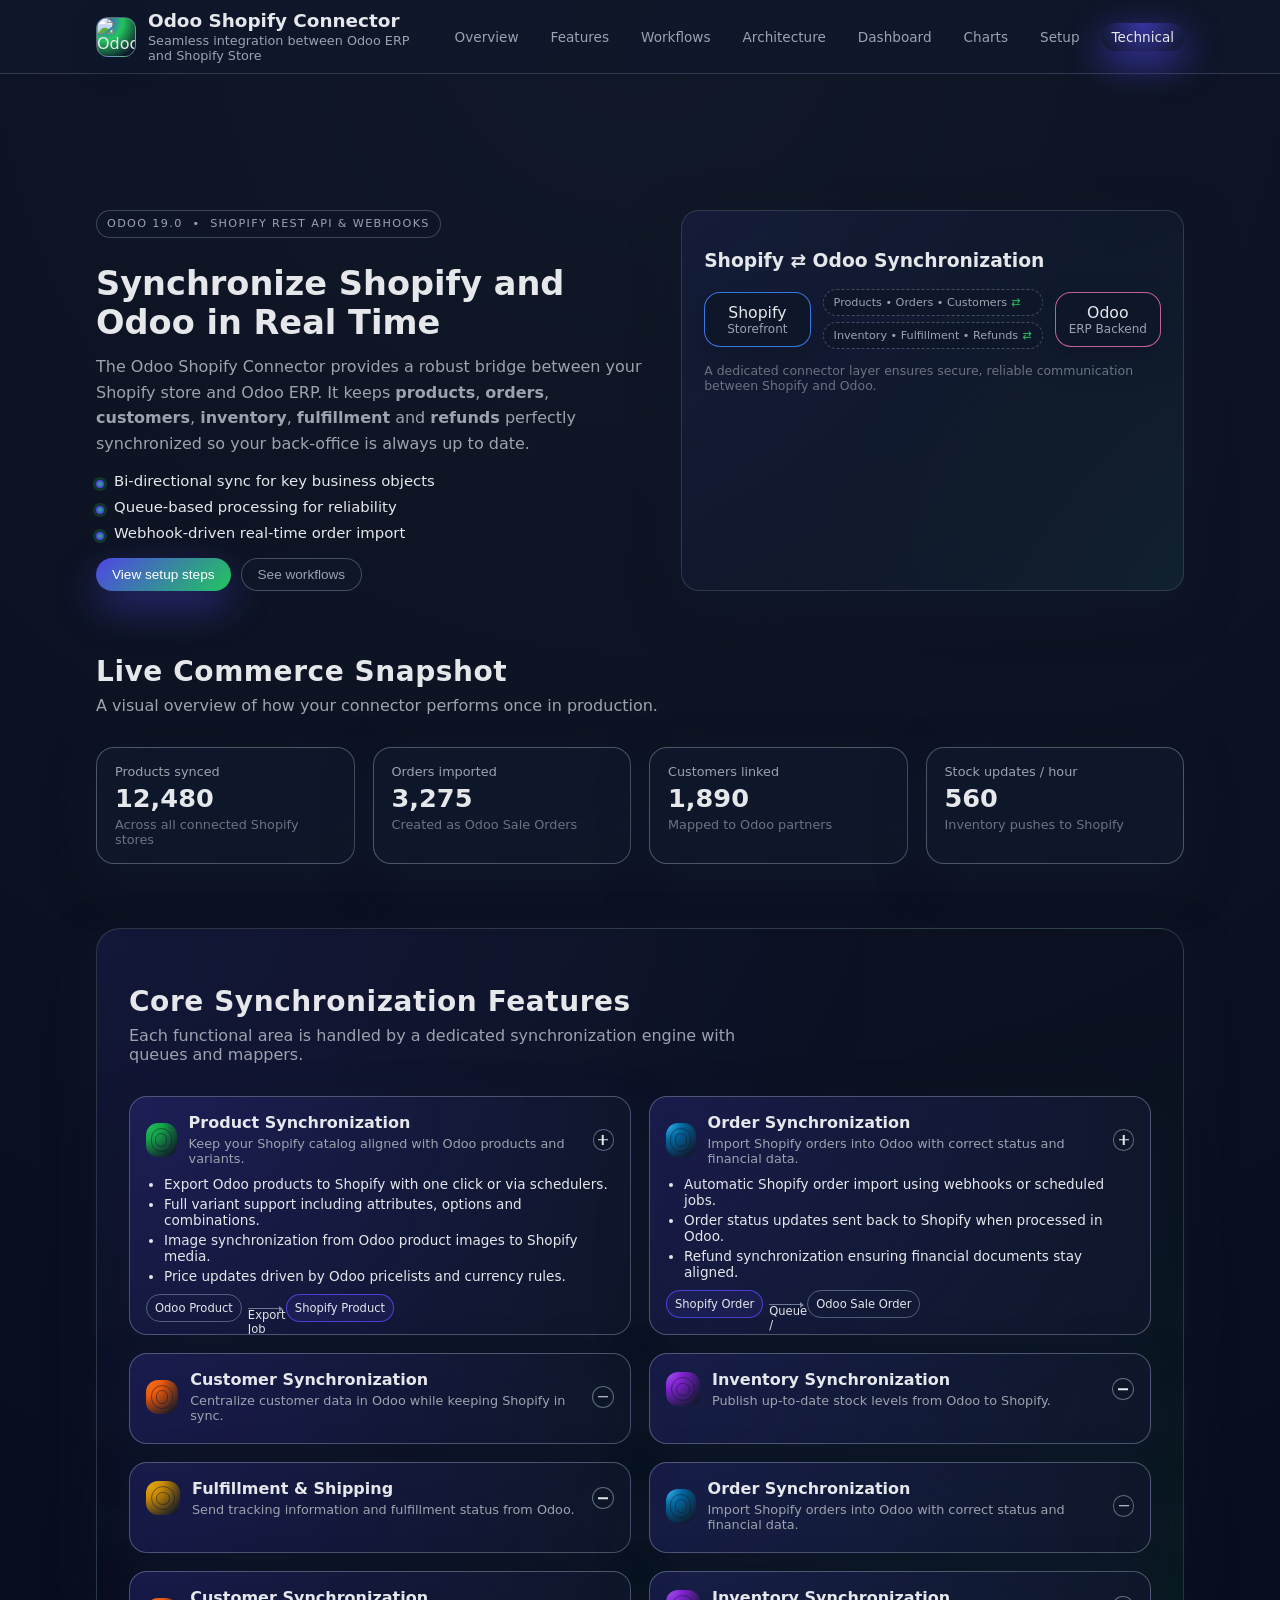
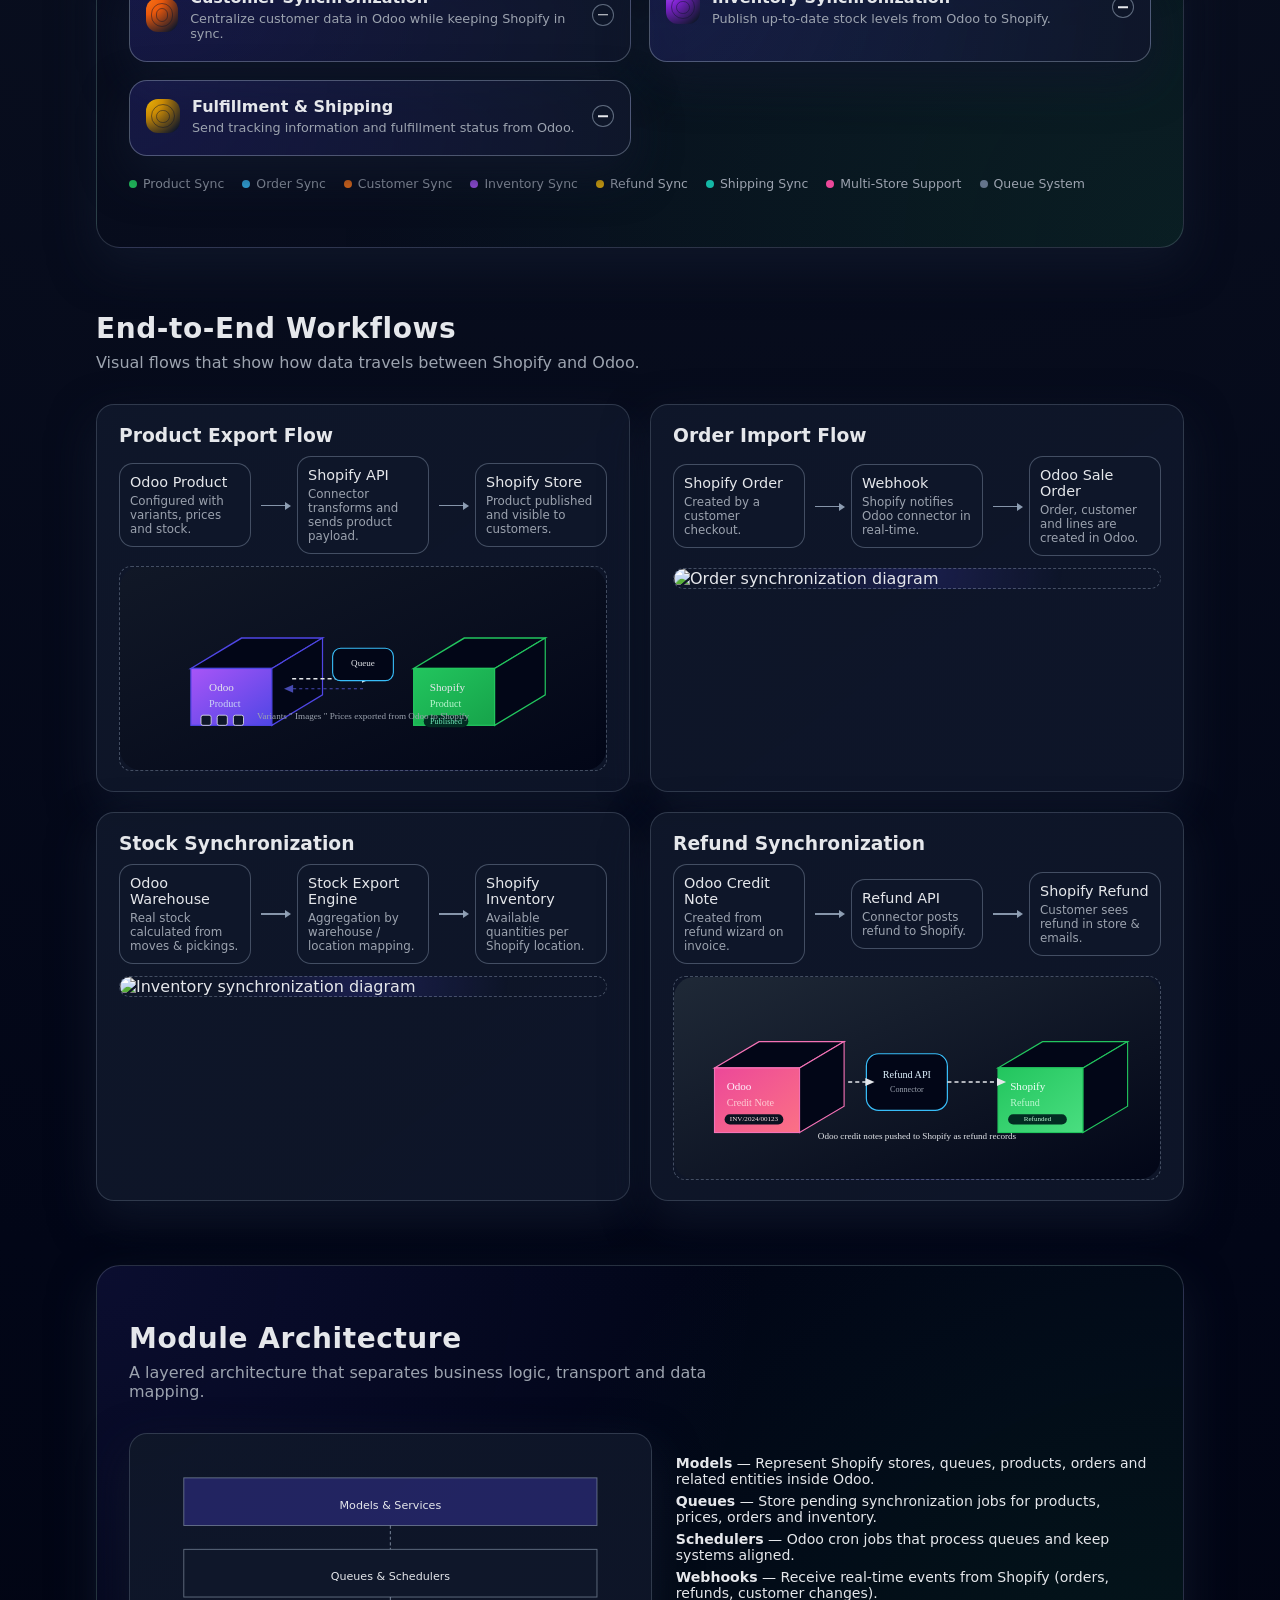
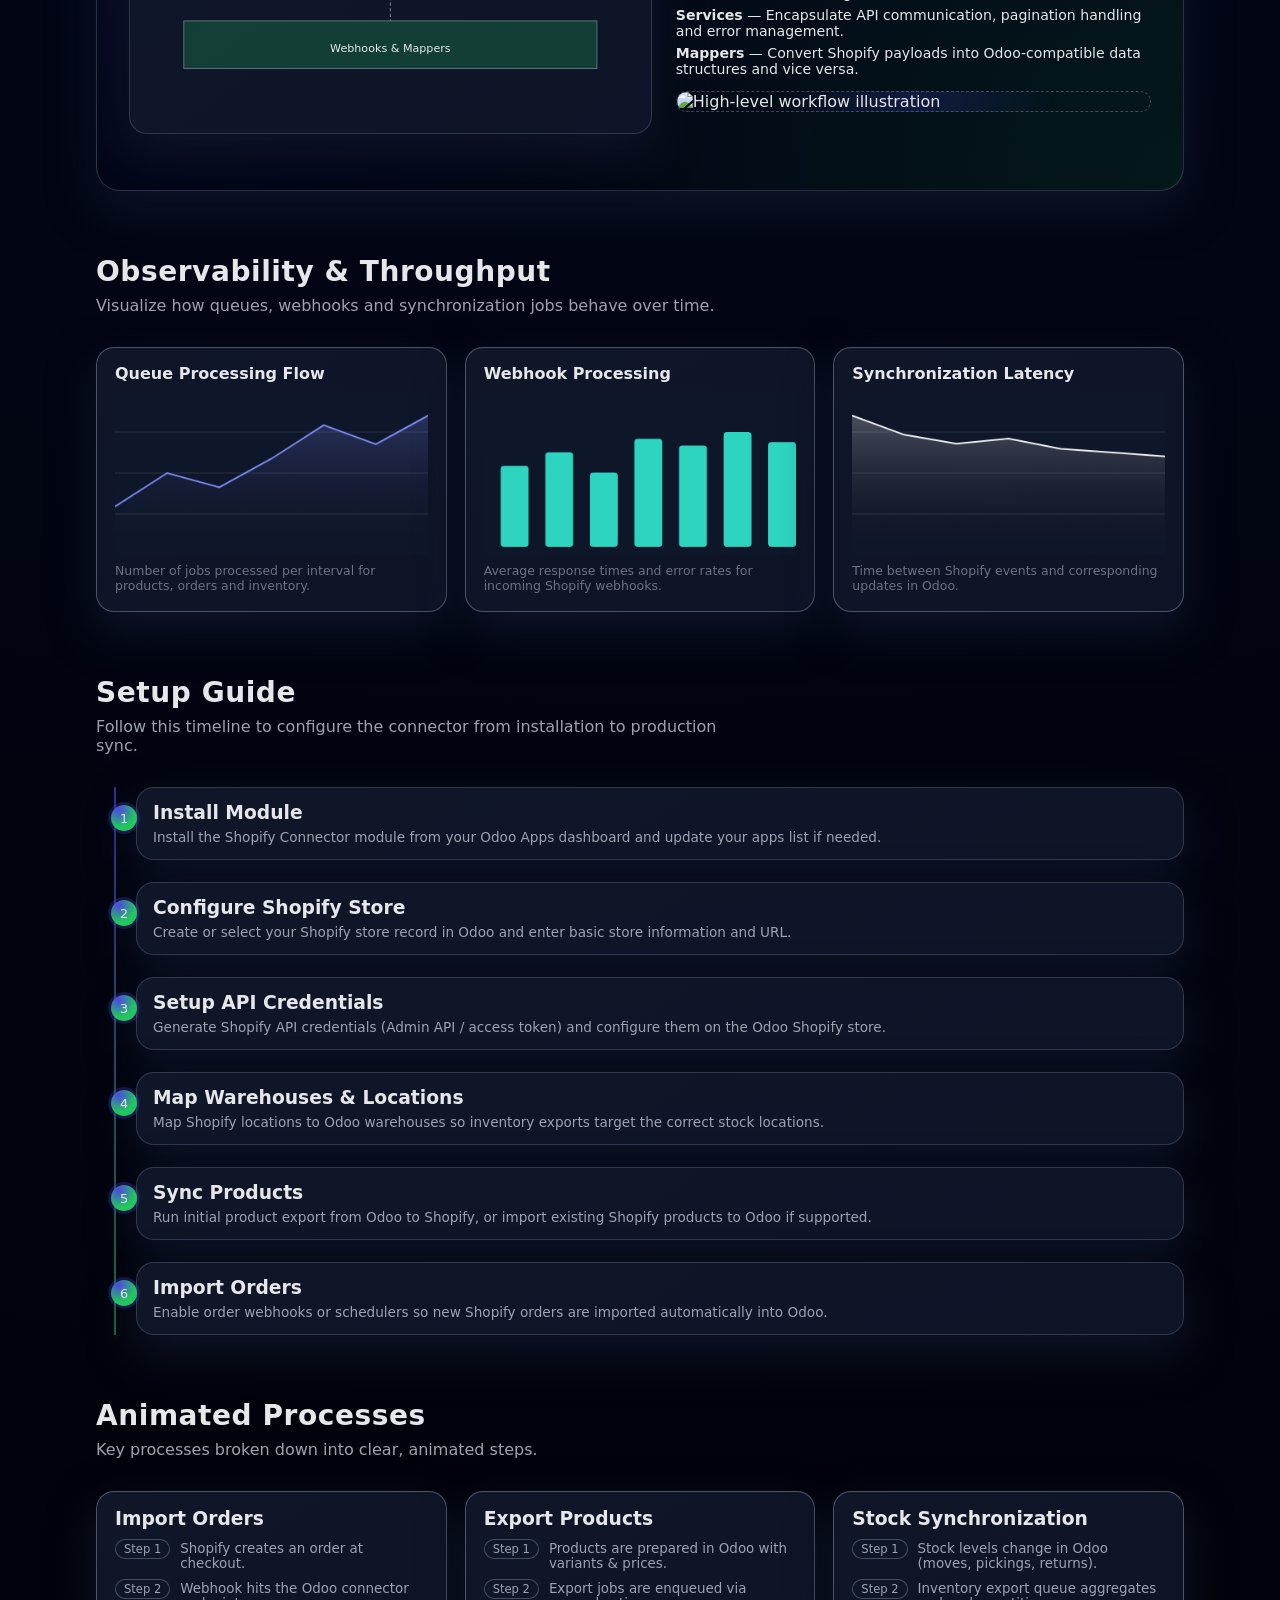
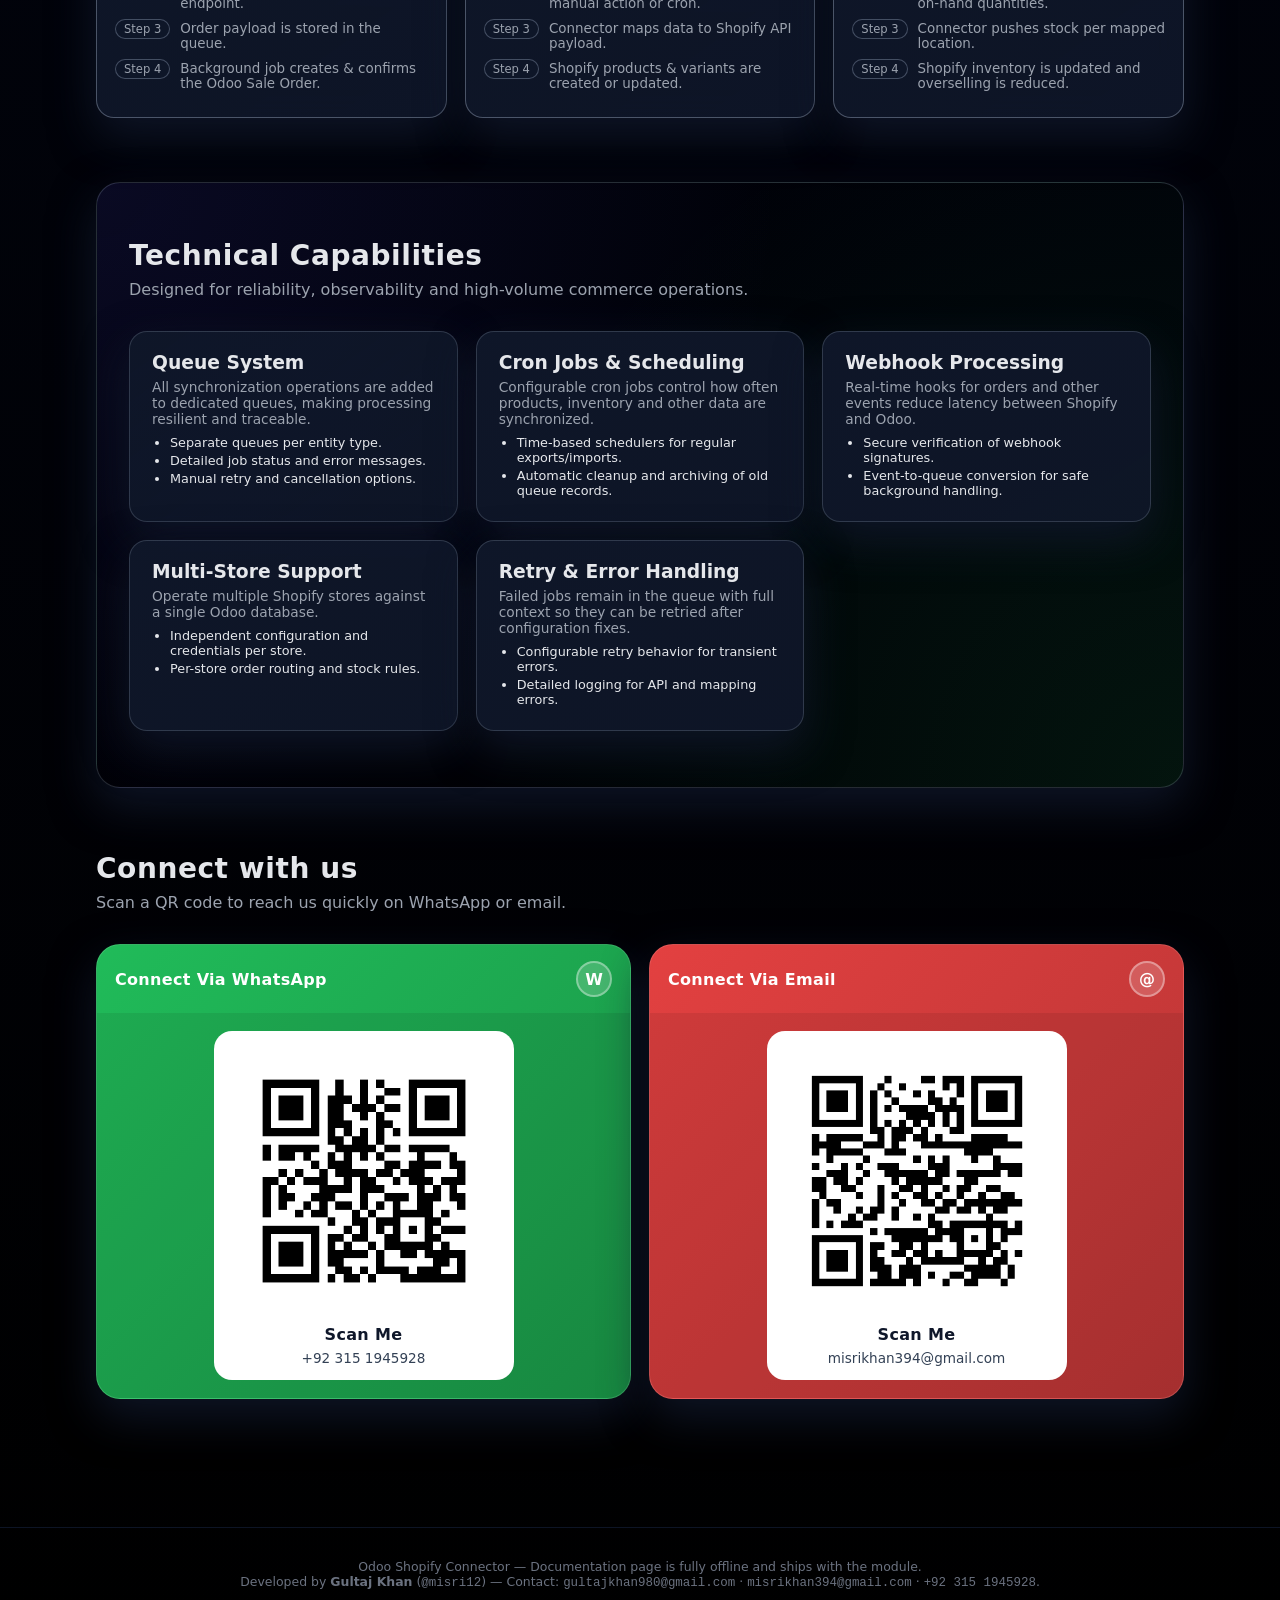
==== custom_odoo_shopify_connector/static/description/index.html @ 7998fa7a "Add files via upload" ====
<!DOCTYPE html>
<html lang="en">
<head>
    <meta charset="UTF-8" />
    <meta name="viewport" content="width=device-width, initial-scale=1.0" />
    <title>Odoo Shopify Connector - Documentation</title>
    <link rel="stylesheet" href="styles.css" />
</head>
<body>
    <header class="doc-header">
        <div class="doc-header-inner">
            <div class="logo-block">
                <img src="logo.png" alt="Odoo Shopify Connector Logo" class="module-logo" onerror="this.classList.add('logo-fallback')" />
                <div class="logo-text">
                    <h1>Odoo Shopify Connector</h1>
                    <p>Seamless integration between Odoo ERP and Shopify Store</p>
                </div>
            </div>
            <nav class="doc-nav">
                <a href="#overview">Overview</a>
                <a href="#features">Features</a>
                <a href="#workflows">Workflows</a>
                <a href="#architecture">Architecture</a>
                <a href="#dashboard">Dashboard</a>
                <a href="#charts">Charts</a>
                <a href="#setup">Setup</a>
                <a href="#technical">Technical</a>
            </nav>
        </div>
    </header>

    <main>
        <!-- HERO / OVERVIEW -->
        <section id="overview" class="section hero">
            <div class="hero-grid">
                <div class="hero-copy">
                    <p class="pill pill-outline">Odoo 19.0 &nbsp;•&nbsp; Shopify REST API &amp; Webhooks</p>
                    <h2>Synchronize Shopify and Odoo in Real Time</h2>
                    <p>
                        The Odoo Shopify Connector provides a robust bridge between your Shopify store and Odoo ERP.
                        It keeps <strong>products</strong>, <strong>orders</strong>, <strong>customers</strong>,
                        <strong>inventory</strong>, <strong>fulfillment</strong> and <strong>refunds</strong>
                        perfectly synchronized so your back-office is always up to date.
                    </p>
                    <ul class="hero-points">
                        <li>Bi-directional sync for key business objects</li>
                        <li>Queue-based processing for reliability</li>
                        <li>Webhook-driven real-time order import</li>
                    </ul>
                    <div class="hero-cta-row">
                        <button class="primary-cta" data-scroll-to="#setup">View setup steps</button>
                        <button class="ghost-cta" data-scroll-to="#workflows">See workflows</button>
                    </div>
                </div>
                <div class="hero-diagram card floating-card">
                    <h3>Shopify ⇄ Odoo Synchronization</h3>
                    <div class="sync-diagram">
                        <div class="sync-node shopify">
                            <span class="sync-title">Shopify</span>
                            <span class="sync-sub">Storefront</span>
                        </div>
                        <div class="sync-arrows">
                            <span class="arrow arrow-left">Products • Orders • Customers</span>
                            <span class="arrow arrow-right">Inventory • Fulfillment • Refunds</span>
                        </div>
                        <div class="sync-node odoo">
                            <span class="sync-title">Odoo</span>
                            <span class="sync-sub">ERP Backend</span>
                        </div>
                    </div>
                    <p class="diagram-caption">
                        A dedicated connector layer ensures secure, reliable communication between Shopify and Odoo.
                    </p>
                </div>
            </div>
        </section>

        <!-- DASHBOARD / METRICS -->
        <section id="dashboard" class="section">
            <div class="section-header">
                <h2>Live Commerce Snapshot</h2>
                <p>A visual overview of how your connector performs once in production.</p>
            </div>
            <div class="metrics-grid">
                <div class="metric-card glass">
                    <p class="metric-label">Products synced</p>
                    <p class="metric-value" data-counter data-target="12480">0</p>
                    <p class="metric-sub">Across all connected Shopify stores</p>
                </div>
                <div class="metric-card glass">
                    <p class="metric-label">Orders imported</p>
                    <p class="metric-value" data-counter data-target="3275">0</p>
                    <p class="metric-sub">Created as Odoo Sale Orders</p>
                </div>
                <div class="metric-card glass">
                    <p class="metric-label">Customers linked</p>
                    <p class="metric-value" data-counter data-target="1890">0</p>
                    <p class="metric-sub">Mapped to Odoo partners</p>
                </div>
                <div class="metric-card glass">
                    <p class="metric-label">Stock updates / hour</p>
                    <p class="metric-value" data-counter data-target="560">0</p>
                    <p class="metric-sub">Inventory pushes to Shopify</p>
                </div>
            </div>
        </section>

        <!-- FEATURE ICON GRID -->
        <section id="features" class="section section-alt">
            <div class="section-header">
                <h2>Core Synchronization Features</h2>
                <p>Each functional area is handled by a dedicated synchronization engine with queues and mappers.</p>
            </div>
            <div class="feature-grid">
                <!-- Product Sync -->
                <article class="feature-card collapsible" data-collapsible>
                    <div class="feature-card-header">
                        <div class="feature-icon icon-product"></div>
                        <div>
                            <h3>Product Synchronization</h3>
                            <p>Keep your Shopify catalog aligned with Odoo products and variants.</p>
                        </div>
                        <button class="feature-toggle" aria-label="Toggle product sync details"></button>
                    </div>
                    <div class="feature-card-body">
                        <ul>
                            <li>Export Odoo products to Shopify with one click or via schedulers.</li>
                            <li>Full variant support including attributes, options and combinations.</li>
                            <li>Image synchronization from Odoo product images to Shopify media.</li>
                            <li>Price updates driven by Odoo pricelists and currency rules.</li>
                        </ul>
                        <div class="mini-diagram">
                            <div class="mini-node">Odoo Product</div>
                            <div class="mini-arrow">Export Job</div>
                            <div class="mini-node mini-node-accent">Shopify Product</div>
                        </div>
                    </div>
                </article>

                <!-- Order Sync -->
                <article class="feature-card collapsible" data-collapsible>
                    <div class="feature-card-header">
                        <div class="feature-icon icon-order"></div>
                        <div>
                            <h3>Order Synchronization</h3>
                            <p>Import Shopify orders into Odoo with correct status and financial data.</p>
                        </div>
                        <button class="feature-toggle" aria-label="Toggle order sync details"></button>
                    </div>
                    <div class="feature-card-body">
                        <ul>
                            <li>Automatic Shopify order import using webhooks or scheduled jobs.</li>
                            <li>Order status updates sent back to Shopify when processed in Odoo.</li>
                            <li>Refund synchronization ensuring financial documents stay aligned.</li>
                        </ul>
                        <div class="mini-diagram">
                            <div class="mini-node mini-node-accent">Shopify Order</div>
                            <div class="mini-arrow">Queue / Mapper</div>
                            <div class="mini-node">Odoo Sale Order</div>
                        </div>
                    </div>
                </article>

                <!-- Customer Sync -->
                <article class="feature-card collapsible" data-collapsible>
                    <div class="feature-card-header">
                        <div class="feature-icon icon-customer"></div>
                        <div>
                            <h3>Customer Synchronization</h3>
                            <p>Centralize customer data in Odoo while keeping Shopify in sync.</p>
                        </div>
                        <button class="feature-toggle" aria-label="Toggle customer sync details"></button>
                    </div>
                    <div class="feature-card-body">
                        <ul>
                            <li>Import Shopify customers and link them to Odoo partners.</li>
                            <li>Accurate invoice and delivery address mapping.</li>
                            <li>Automatic linking of customers across multiple Shopify stores.</li>
                        </ul>
                        <div class="mini-diagram">
                            <div class="mini-node mini-node-accent">Shopify Customer</div>
                            <div class="mini-arrow">Mapper</div>
                            <div class="mini-node">Odoo Partner</div>
                        </div>
                    </div>
                </article>

                <!-- Inventory Sync -->
                <article class="feature-card collapsible" data-collapsible>
                    <div class="feature-card-header">
                        <div class="feature-icon icon-inventory"></div>
                        <div>
                            <h3>Inventory Synchronization</h3>
                            <p>Publish up-to-date stock levels from Odoo to Shopify.</p>
                        </div>
                        <button class="feature-toggle" aria-label="Toggle inventory sync details"></button>
                    </div>
                    <div class="feature-card-body">
                        <ul>
                            <li>Export available stock quantities to corresponding Shopify locations.</li>
                            <li>Multi-warehouse support with configurable mapping rules.</li>
                            <li>Inventory updates driven by Odoo stock moves and pickings.</li>
                        </ul>
                        <div class="mini-diagram">
                            <div class="mini-node">Odoo Stock</div>
                            <div class="mini-arrow">Inventory Export</div>
                            <div class="mini-node mini-node-accent">Shopify Inventory</div>
                        </div>
                    </div>
                </article>

                <!-- Fulfillment -->
                <article class="feature-card collapsible" data-collapsible>
                    <div class="feature-card-header">
                        <div class="feature-icon icon-fulfillment"></div>
                        <div>
                            <h3>Fulfillment & Shipping</h3>
                            <p>Send tracking information and fulfillment status from Odoo.</p>
                        </div>
                        <button class="feature-toggle" aria-label="Toggle fulfillment details"></button>
                    </div>
                    <div class="feature-card-body">
                        <ul>
                            <li>Push tracking numbers to Shopify when deliveries are validated in Odoo.</li>
                            <li>Update shipping and fulfillment status automatically.</li>
                            <li>Optionally restrict which operations create Shopify fulfillments.</li>
                        </ul>
                        <div class="mini-diagram">
                            <div class="mini-node">Odoo Delivery</div>
                            <div class="mini-arrow">Fulfillment API</div>
                            <div class="mini-node mini-node-accent">Shopify Fulfillment</div>
                        </div>
                    </div>
                </article>

                <!-- Order Sync -->
                <article class="feature-card collapsible" data-collapsible>
                    <div class="feature-card-header">
                        <div class="feature-icon icon-order"></div>
                        <div>
                            <h3>Order Synchronization</h3>
                            <p>Import Shopify orders into Odoo with correct status and financial data.</p>
                        </div>
                        <button class="feature-toggle" aria-label="Toggle order sync details"></button>
                    </div>
                    <div class="feature-card-body">
                        <ul>
                            <li>Automatic Shopify order import using webhooks or scheduled jobs.</li>
                            <li>Order status updates sent back to Shopify when processed in Odoo.</li>
                            <li>Refund synchronization ensuring financial documents stay aligned.</li>
                        </ul>
                        <div class="mini-diagram">
                            <div class="mini-node mini-node-accent">Shopify Order</div>
                            <div class="mini-arrow">Queue / Mapper</div>
                            <div class="mini-node">Odoo Sale Order</div>
                        </div>
                    </div>
                </article>

                <!-- Customer Sync -->
                <article class="feature-card collapsible" data-collapsible>
                    <div class="feature-card-header">
                        <div class="feature-icon icon-customer"></div>
                        <div>
                            <h3>Customer Synchronization</h3>
                            <p>Centralize customer data in Odoo while keeping Shopify in sync.</p>
                        </div>
                        <button class="feature-toggle" aria-label="Toggle customer sync details"></button>
                    </div>
                    <div class="feature-card-body">
                        <ul>
                            <li>Import Shopify customers and link them to Odoo partners.</li>
                            <li>Accurate invoice and delivery address mapping.</li>
                            <li>Automatic linking of customers across multiple Shopify stores.</li>
                        </ul>
                        <div class="mini-diagram">
                            <div class="mini-node mini-node-accent">Shopify Customer</div>
                            <div class="mini-arrow">Mapper</div>
                            <div class="mini-node">Odoo Partner</div>
                        </div>
                    </div>
                </article>

                <!-- Inventory Sync -->
                <article class="feature-card collapsible" data-collapsible>
                    <div class="feature-card-header">
                        <div class="feature-icon icon-inventory"></div>
                        <div>
                            <h3>Inventory Synchronization</h3>
                            <p>Publish up-to-date stock levels from Odoo to Shopify.</p>
                        </div>
                        <button class="feature-toggle" aria-label="Toggle inventory sync details"></button>
                    </div>
                    <div class="feature-card-body">
                        <ul>
                            <li>Export available stock quantities to corresponding Shopify locations.</li>
                            <li>Multi-warehouse support with configurable mapping rules.</li>
                            <li>Inventory updates driven by Odoo stock moves and pickings.</li>
                        </ul>
                        <div class="mini-diagram">
                            <div class="mini-node">Odoo Stock</div>
                            <div class="mini-arrow">Inventory Export</div>
                            <div class="mini-node mini-node-accent">Shopify Inventory</div>
                        </div>
                    </div>
                </article>

                <!-- Fulfillment -->
                <article class="feature-card collapsible" data-collapsible>
                    <div class="feature-card-header">
                        <div class="feature-icon icon-fulfillment"></div>
                        <div>
                            <h3>Fulfillment &amp; Shipping</h3>
                            <p>Send tracking information and fulfillment status from Odoo.</p>
                        </div>
                        <button class="feature-toggle" aria-label="Toggle fulfillment details"></button>
                    </div>
                    <div class="feature-card-body">
                        <ul>
                            <li>Push tracking numbers to Shopify when deliveries are validated in Odoo.</li>
                            <li>Update shipping and fulfillment status automatically.</li>
                            <li>Optionally restrict which operations create Shopify fulfillments.</li>
                        </ul>
                        <div class="mini-diagram">
                            <div class="mini-node">Odoo Delivery</div>
                            <div class="mini-arrow">Fulfillment API</div>
                            <div class="mini-node mini-node-accent">Shopify Fulfillment</div>
                        </div>
                    </div>
                </article>
            </div>

            <!-- compact icon grid for quick scan -->
            <div class="feature-icon-grid">
                <div class="feature-icon-item">
                    <span class="feature-icon-dot feature-icon-dot-green"></span>
                    <span>Product Sync</span>
                </div>
                <div class="feature-icon-item">
                    <span class="feature-icon-dot feature-icon-dot-blue"></span>
                    <span>Order Sync</span>
                </div>
                <div class="feature-icon-item">
                    <span class="feature-icon-dot feature-icon-dot-orange"></span>
                    <span>Customer Sync</span>
                </div>
                <div class="feature-icon-item">
                    <span class="feature-icon-dot feature-icon-dot-purple"></span>
                    <span>Inventory Sync</span>
                </div>
                <div class="feature-icon-item">
                    <span class="feature-icon-dot feature-icon-dot-yellow"></span>
                    <span>Refund Sync</span>
                </div>
                <div class="feature-icon-item">
                    <span class="feature-icon-dot feature-icon-dot-teal"></span>
                    <span>Shipping Sync</span>
                </div>
                <div class="feature-icon-item">
                    <span class="feature-icon-dot feature-icon-dot-pink"></span>
                    <span>Multi-Store Support</span>
                </div>
                <div class="feature-icon-item">
                    <span class="feature-icon-dot feature-icon-dot-slate"></span>
                    <span>Queue System</span>
                </div>
            </div>
        </section>

        <!-- WORKFLOW SECTION -->
        <section id="workflows" class="section">
            <div class="section-header">
                <h2>End-to-End Workflows</h2>
                <p>Visual flows that show how data travels between Shopify and Odoo.</p>
            </div>

            <div class="workflow-grid">
                <div class="workflow-card card">
                    <h3>Product Export Flow</h3>
                    <div class="flow-diagram">
                        <div class="flow-step">
                            <span class="step-label">Odoo Product</span>
                            <span class="step-desc">Configured with variants, prices and stock.</span>
                        </div>
                        <div class="flow-arrow"></div>
                        <div class="flow-step">
                            <span class="step-label">Shopify API</span>
                            <span class="step-desc">Connector transforms and sends product payload.</span>
                        </div>
                        <div class="flow-arrow"></div>
                        <div class="flow-step">
                            <span class="step-label">Shopify Store</span>
                            <span class="step-desc">Product published and visible to customers.</span>
                        </div>
                    </div>
                    <img src="images/product_sync.svg" alt="Product synchronization diagram" class="flow-image" />
                </div>

                <div class="workflow-card card">
                    <h3>Order Import Flow</h3>
                    <div class="flow-diagram">
                        <div class="flow-step">
                            <span class="step-label">Shopify Order</span>
                            <span class="step-desc">Created by a customer checkout.</span>
                        </div>
                        <div class="flow-arrow"></div>
                        <div class="flow-step">
                            <span class="step-label">Webhook</span>
                            <span class="step-desc">Shopify notifies Odoo connector in real-time.</span>
                        </div>
                        <div class="flow-arrow"></div>
                        <div class="flow-step">
                            <span class="step-label">Odoo Sale Order</span>
                            <span class="step-desc">Order, customer and lines are created in Odoo.</span>
                        </div>
                    </div>
                    <img src="images/order_sync.svg" alt="Order synchronization diagram" class="flow-image" />
                </div>

                <div class="workflow-card card">
                    <h3>Stock Synchronization</h3>
                    <div class="flow-diagram">
                        <div class="flow-step">
                            <span class="step-label">Odoo Warehouse</span>
                            <span class="step-desc">Real stock calculated from moves &amp; pickings.</span>
                        </div>
                        <div class="flow-arrow"></div>
                        <div class="flow-step">
                            <span class="step-label">Stock Export Engine</span>
                            <span class="step-desc">Aggregation by warehouse / location mapping.</span>
                        </div>
                        <div class="flow-arrow"></div>
                        <div class="flow-step">
                            <span class="step-label">Shopify Inventory</span>
                            <span class="step-desc">Available quantities per Shopify location.</span>
                        </div>
                    </div>
                    <img src="images/inventory_sync.svg" alt="Inventory synchronization diagram" class="flow-image" />
                </div>

                <div class="workflow-card card">
                    <h3>Refund Synchronization</h3>
                    <div class="flow-diagram">
                        <div class="flow-step">
                            <span class="step-label">Odoo Credit Note</span>
                            <span class="step-desc">Created from refund wizard on invoice.</span>
                        </div>
                        <div class="flow-arrow"></div>
                        <div class="flow-step">
                            <span class="step-label">Refund API</span>
                            <span class="step-desc">Connector posts refund to Shopify.</span>
                        </div>
                        <div class="flow-arrow"></div>
                        <div class="flow-step">
                            <span class="step-label">Shopify Refund</span>
                            <span class="step-desc">Customer sees refund in store &amp; emails.</span>
                        </div>
                    </div>
                    <img src="images/refund_sync.svg" alt="Refund synchronization diagram" class="flow-image" />
                </div>
            </div>
        </section>

        <!-- ARCHITECTURE SECTION -->
        <section id="architecture" class="section section-alt">
            <div class="section-header">
                <h2>Module Architecture</h2>
                <p>A layered architecture that separates business logic, transport and data mapping.</p>
            </div>
            <div class="architecture-layout">
                <div class="architecture-diagram card">
                    <svg viewBox="0 0 600 320" class="architecture-svg" aria-label="Module architecture diagram">
                        <!-- Layers -->
                        <rect x="40" y="30" width="520" height="60" class="arch-layer arch-layer-top"></rect>
                        <rect x="40" y="120" width="520" height="60" class="arch-layer"></rect>
                        <rect x="40" y="210" width="520" height="60" class="arch-layer arch-layer-bottom"></rect>

                        <text x="300" y="65" class="arch-text">Models &amp; Services</text>
                        <text x="300" y="155" class="arch-text">Queues &amp; Schedulers</text>
                        <text x="300" y="245" class="arch-text">Webhooks &amp; Mappers</text>

                        <!-- Connectors -->
                        <line x1="300" y1="90" x2="300" y2="120" class="arch-connector" />
                        <line x1="300" y1="180" x2="300" y2="210" class="arch-connector" />
                    </svg>
                </div>
                <div class="architecture-details">
                    <ul class="arch-list">
                        <li><strong>Models</strong> — Represent Shopify stores, queues, products, orders and related entities inside Odoo.</li>
                        <li><strong>Queues</strong> — Store pending synchronization jobs for products, prices, orders and inventory.</li>
                        <li><strong>Schedulers</strong> — Odoo cron jobs that process queues and keep systems aligned.</li>
                        <li><strong>Webhooks</strong> — Receive real-time events from Shopify (orders, refunds, customer changes).</li>
                        <li><strong>Services</strong> — Encapsulate API communication, pagination handling and error management.</li>
                        <li><strong>Mappers</strong> — Convert Shopify payloads into Odoo-compatible data structures and vice versa.</li>
                    </ul>
                    <img src="images/workflow.svg" alt="High-level workflow illustration" class="architecture-image" />
                </div>
            </div>
        </section>

        <!-- CHARTS / QUEUE & PERFORMANCE -->
        <section id="charts" class="section">
            <div class="section-header">
                <h2>Observability &amp; Throughput</h2>
                <p>Visualize how queues, webhooks and synchronization jobs behave over time.</p>
            </div>
            <div class="charts-grid">
                <div class="chart-card glass">
                    <h3>Queue Processing Flow</h3>
                    <canvas id="queueChart" width="380" height="200"></canvas>
                    <p class="chart-caption">
                        Number of jobs processed per interval for products, orders and inventory.
                    </p>
                </div>
                <div class="chart-card glass">
                    <h3>Webhook Processing</h3>
                    <canvas id="webhookChart" width="380" height="200"></canvas>
                    <p class="chart-caption">
                        Average response times and error rates for incoming Shopify webhooks.
                    </p>
                </div>
                <div class="chart-card glass">
                    <h3>Synchronization Latency</h3>
                    <canvas id="latencyChart" width="380" height="200"></canvas>
                    <p class="chart-caption">
                        Time between Shopify events and corresponding updates in Odoo.
                    </p>
                </div>
            </div>
        </section>

        <!-- SETUP GUIDE -->
        <section id="setup" class="section">
            <div class="section-header">
                <h2>Setup Guide</h2>
                <p>Follow this timeline to configure the connector from installation to production sync.</p>
            </div>

            <div class="timeline">
                <div class="timeline-line"></div>
                <div class="timeline-step" data-step="1">
                    <div class="timeline-content card">
                        <h3>Install Module</h3>
                        <p>Install the Shopify Connector module from your Odoo Apps dashboard and update your apps list if needed.</p>
                    </div>
                </div>
                <div class="timeline-step" data-step="2">
                    <div class="timeline-content card">
                        <h3>Configure Shopify Store</h3>
                        <p>Create or select your Shopify store record in Odoo and enter basic store information and URL.</p>
                    </div>
                </div>
                <div class="timeline-step" data-step="3">
                    <div class="timeline-content card">
                        <h3>Setup API Credentials</h3>
                        <p>Generate Shopify API credentials (Admin API / access token) and configure them on the Odoo Shopify store.</p>
                    </div>
                </div>
                <div class="timeline-step" data-step="4">
                    <div class="timeline-content card">
                        <h3>Map Warehouses &amp; Locations</h3>
                        <p>Map Shopify locations to Odoo warehouses so inventory exports target the correct stock locations.</p>
                    </div>
                </div>
                <div class="timeline-step" data-step="5">
                    <div class="timeline-content card">
                        <h3>Sync Products</h3>
                        <p>Run initial product export from Odoo to Shopify, or import existing Shopify products to Odoo if supported.</p>
                    </div>
                </div>
                <div class="timeline-step" data-step="6">
                    <div class="timeline-content card">
                        <h3>Import Orders</h3>
                        <p>Enable order webhooks or schedulers so new Shopify orders are imported automatically into Odoo.</p>
                    </div>
                </div>
            </div>
        </section>

        <!-- ANIMATED PROCESS STEPS -->
        <section class="section">
            <div class="section-header">
                <h2>Animated Processes</h2>
                <p>Key processes broken down into clear, animated steps.</p>
            </div>
            <div class="process-grid">
                <div class="process-card glass">
                    <h3>Import Orders</h3>
                    <ol class="process-steps" data-process>
                        <li><span>Step 1</span><p>Shopify creates an order at checkout.</p></li>
                        <li><span>Step 2</span><p>Webhook hits the Odoo connector endpoint.</p></li>
                        <li><span>Step 3</span><p>Order payload is stored in the queue.</p></li>
                        <li><span>Step 4</span><p>Background job creates &amp; confirms the Odoo Sale Order.</p></li>
                    </ol>
                </div>
                <div class="process-card glass">
                    <h3>Export Products</h3>
                    <ol class="process-steps" data-process>
                        <li><span>Step 1</span><p>Products are prepared in Odoo with variants &amp; prices.</p></li>
                        <li><span>Step 2</span><p>Export jobs are enqueued via manual action or cron.</p></li>
                        <li><span>Step 3</span><p>Connector maps data to Shopify API payload.</p></li>
                        <li><span>Step 4</span><p>Shopify products &amp; variants are created or updated.</p></li>
                    </ol>
                </div>
                <div class="process-card glass">
                    <h3>Stock Synchronization</h3>
                    <ol class="process-steps" data-process>
                        <li><span>Step 1</span><p>Stock levels change in Odoo (moves, pickings, returns).</p></li>
                        <li><span>Step 2</span><p>Inventory export queue aggregates on-hand quantities.</p></li>
                        <li><span>Step 3</span><p>Connector pushes stock per mapped location.</p></li>
                        <li><span>Step 4</span><p>Shopify inventory is updated and overselling is reduced.</p></li>
                    </ol>
                </div>
            </div>
        </section>

        <!-- TECHNICAL FEATURES -->
        <section id="technical" class="section section-alt">
            <div class="section-header">
                <h2>Technical Capabilities</h2>
                <p>Designed for reliability, observability and high-volume commerce operations.</p>
            </div>
            <div class="technical-grid">
                <div class="technical-card card">
                    <h3>Queue System</h3>
                    <p>All synchronization operations are added to dedicated queues, making processing resilient and traceable.</p>
                    <ul>
                        <li>Separate queues per entity type.</li>
                        <li>Detailed job status and error messages.</li>
                        <li>Manual retry and cancellation options.</li>
                    </ul>
                </div>
                <div class="technical-card card">
                    <h3>Cron Jobs &amp; Scheduling</h3>
                    <p>Configurable cron jobs control how often products, inventory and other data are synchronized.</p>
                    <ul>
                        <li>Time-based schedulers for regular exports/imports.</li>
                        <li>Automatic cleanup and archiving of old queue records.</li>
                    </ul>
                </div>
                <div class="technical-card card">
                    <h3>Webhook Processing</h3>
                    <p>Real-time hooks for orders and other events reduce latency between Shopify and Odoo.</p>
                    <ul>
                        <li>Secure verification of webhook signatures.</li>
                        <li>Event-to-queue conversion for safe background handling.</li>
                    </ul>
                </div>
                <div class="technical-card card">
                    <h3>Multi-Store Support</h3>
                    <p>Operate multiple Shopify stores against a single Odoo database.</p>
                    <ul>
                        <li>Independent configuration and credentials per store.</li>
                        <li>Per-store order routing and stock rules.</li>
                    </ul>
                </div>
                <div class="technical-card card">
                    <h3>Retry &amp; Error Handling</h3>
                    <p>Failed jobs remain in the queue with full context so they can be retried after configuration fixes.</p>
                    <ul>
                        <li>Configurable retry behavior for transient errors.</li>
                        <li>Detailed logging for API and mapping errors.</li>
                    </ul>
                </div>
            </div>
        </section>

        <!-- CONTACT / QR CODES -->
        <section id="contact" class="section contact-section">
            <div class="section-header">
                <h2>Connect with us</h2>
                <p>Scan a QR code to reach us quickly on WhatsApp or email.</p>
            </div>

            <div class="contact-grid">
                <div class="qr-card qr-whatsapp">
                    <div class="qr-card-header">
                        <div class="qr-card-title">Connect Via WhatsApp</div>
                        <div class="qr-card-icon">W</div>
                    </div>
                    <div class="qr-card-body">
                        <div class="qr-box">
                            <img src="images/qr_whatsapp.png" alt="WhatsApp QR code" />
                            <div class="scan-me">Scan Me</div>
                            <div class="contact-value">+92 315 1945928</div>
                        </div>
                    </div>
                </div>

                <div class="qr-card qr-email">
                    <div class="qr-card-header">
                        <div class="qr-card-title">Connect Via Email</div>
                        <div class="qr-card-icon">@</div>
                    </div>
                    <div class="qr-card-body">
                        <div class="qr-box">
                            <img src="images/qr_email.png" alt="Email QR code" />
                            <div class="scan-me">Scan Me</div>
                            <div class="contact-value">misrikhan394@gmail.com</div>
                        </div>
                    </div>
                </div>
            </div>
        </section>
    </main>

    <footer class="doc-footer">
        <p>
            Odoo Shopify Connector &mdash; Documentation page is fully offline and ships with the module.<br />
            Developed by <strong>Gultaj Khan</strong> (<code>@misri12</code>) &mdash;
            Contact: <code>gultajkhan980@gmail.com</code> · <code>misrikhan394@gmail.com</code> · <code>+92 315 1945928</code>.
        </p>
    </footer>

    <script src="script.js"></script>
</body>
</html>
---- custom_odoo_shopify_connector/static/description/styles.css ----
:root {
    --bg: #050816;
    --bg-alt: #070b1e;
    --bg-soft: #0b1024;
    --primary: #4f46e5;
    --primary-soft: rgba(79, 70, 229, 0.15);
    --accent: #22c55e;
    --accent-soft: rgba(34, 197, 94, 0.1);
    --border-subtle: rgba(148, 163, 184, 0.25);
    --text-main: #e5e7eb;
    --text-soft: #9ca3af;
    --text-faint: #6b7280;
    --shadow-soft: 0 18px 45px rgba(15, 23, 42, 0.9);
    --radius-lg: 18px;
    --radius-xl: 24px;
    --transition-fast: 180ms ease-out;
    --transition-med: 260ms ease-out;
}

*,
*::before,
*::after {
    box-sizing: border-box;
}

html,
body {
    margin: 0;
    padding: 0;
    font-family: system-ui, -apple-system, BlinkMacSystemFont, "Inter", "Segoe UI", sans-serif;
    color: var(--text-main);
    background: radial-gradient(circle at top, #111827 0, #020617 45%, #000 100%);
    scroll-behavior: smooth;
}

img {
    max-width: 100%;
    display: block;
}

main {
    max-width: 1120px;
    margin: 0 auto;
    padding: 96px 16px 64px;
}

.section {
    margin: 64px 0;
}

.section-alt {
    background: radial-gradient(circle at top left, rgba(79, 70, 229, 0.12), transparent 55%),
                radial-gradient(circle at bottom right, rgba(34, 197, 94, 0.1), transparent 60%);
    border-radius: var(--radius-xl);
    padding: 56px 32px;
    box-shadow: var(--shadow-soft);
    border: 1px solid rgba(148, 163, 184, 0.25);
}

.section-header {
    text-align: left;
    margin-bottom: 32px;
}

.section-header h2 {
    font-size: 1.75rem;
    letter-spacing: 0.02em;
    margin: 0 0 8px;
}

.section-header p {
    margin: 0;
    color: var(--text-soft);
    max-width: 640px;
}

.card {
    background: linear-gradient(145deg, rgba(15, 23, 42, 0.96), rgba(15, 23, 42, 0.9));
    border-radius: var(--radius-lg);
    border: 1px solid var(--border-subtle);
    box-shadow: var(--shadow-soft);
    padding: 20px 22px;
}

.floating-card {
    position: relative;
    overflow: hidden;
}

.floating-card::before {
    content: "";
    position: absolute;
    inset: -40%;
    background: radial-gradient(circle at 0 0, rgba(79, 70, 229, 0.2), transparent 60%),
                radial-gradient(circle at 100% 100%, rgba(34, 197, 94, 0.16), transparent 55%);
    opacity: 0.6;
    mix-blend-mode: screen;
}

.floating-card > * {
    position: relative;
}

/* Header */

.doc-header {
    position: sticky;
    top: 0;
    z-index: 30;
    backdrop-filter: blur(18px);
    background: linear-gradient(120deg, rgba(15, 23, 42, 0.92), rgba(15, 23, 42, 0.88));
    border-bottom: 1px solid rgba(148, 163, 184, 0.25);
}

.doc-header-inner {
    max-width: 1120px;
    margin: 0 auto;
    padding: 10px 16px;
    display: flex;
    align-items: center;
    justify-content: space-between;
    gap: 16px;
}

.logo-block {
    display: flex;
    align-items: center;
    gap: 12px;
}

.module-logo {
    width: 40px;
    height: 40px;
    border-radius: 12px;
    object-fit: contain;
    background: radial-gradient(circle at 30% 20%, #22c55e 0, #4f46e5 40%, #0f172a 80%);
    border: 1px solid rgba(148, 163, 184, 0.5);
    box-shadow: 0 0 0 1px rgba(15, 23, 42, 0.6), 0 10px 25px rgba(15, 23, 42, 0.8);
}

.logo-fallback {
    background: radial-gradient(circle at 20% 10%, #4f46e5 0, #22c55e 40%, #0f172a 85%);
}

.logo-text h1 {
    font-size: 1.15rem;
    margin: 0 0 2px;
}

.logo-text p {
    margin: 0;
    font-size: 0.8rem;
    color: var(--text-soft);
}

.doc-nav {
    display: flex;
    gap: 12px;
    align-items: center;
}

.doc-nav a {
    position: relative;
    font-size: 0.85rem;
    color: var(--text-soft);
    text-decoration: none;
    padding: 6px 10px;
    border-radius: 999px;
    transition: color var(--transition-fast), background var(--transition-fast), transform var(--transition-fast), box-shadow var(--transition-fast);
}

.doc-nav a::after {
    content: "";
    position: absolute;
    inset: 0;
    border-radius: inherit;
    background: radial-gradient(circle at top, rgba(79, 70, 229, 0.2), transparent 70%);
    opacity: 0;
    transition: opacity var(--transition-fast);
}

.doc-nav a:hover {
    color: #e5e7eb;
    background: rgba(31, 41, 55, 0.9);
    transform: translateY(-1px);
    box-shadow: 0 10px 30px rgba(15, 23, 42, 0.7);
}

.doc-nav a:hover::after {
    opacity: 1;
}

.doc-nav a.active {
    color: #e5e7eb;
    background: radial-gradient(circle at top, rgba(79, 70, 229, 0.65), rgba(15, 23, 42, 0.9));
    box-shadow: 0 12px 36px rgba(79, 70, 229, 0.7);
}

/* Hero */

.hero {
    margin-top: 40px;
}

.hero-grid {
    display: grid;
    grid-template-columns: minmax(0, 1.1fr) minmax(0, 1fr);
    gap: 32px;
    align-items: stretch;
}

.hero-copy h2 {
    font-size: 2.1rem;
    margin: 10px 0 12px;
}

.hero-copy p {
    margin: 0 0 16px;
    color: var(--text-soft);
    line-height: 1.6;
}

.hero-points {
    list-style: none;
    padding: 0;
    margin: 0;
}

.hero-points li {
    position: relative;
    padding-left: 18px;
    margin-bottom: 8px;
    font-size: 0.93rem;
    color: var(--text-main);
}

.hero-points li::before {
    content: "";
    position: absolute;
    left: 0;
    top: 8px;
    width: 8px;
    height: 8px;
    border-radius: 50%;
    background: radial-gradient(circle, #22c55e 0, #4f46e5 60%);
    box-shadow: 0 0 0 3px rgba(34, 197, 94, 0.2);
}

.pill {
    display: inline-flex;
    align-items: center;
    gap: 6px;
    padding: 4px 10px;
    border-radius: 999px;
    background: rgba(148, 163, 184, 0.14);
    border: 1px solid rgba(148, 163, 184, 0.35);
    font-size: 0.7rem;
    text-transform: uppercase;
    letter-spacing: 0.12em;
    color: var(--text-soft);
}

.pill-outline {
    background: rgba(15, 23, 42, 0.6);
}

.hero-cta-row {
    display: flex;
    flex-wrap: wrap;
    gap: 10px;
    margin-top: 16px;
}

.primary-cta,
.ghost-cta {
    border-radius: 999px;
    padding: 8px 16px;
    font-size: 0.85rem;
    border: none;
    cursor: pointer;
    transition: background var(--transition-fast), color var(--transition-fast), transform var(--transition-fast), box-shadow var(--transition-fast);
}

.primary-cta {
    background: linear-gradient(135deg, #4f46e5, #22c55e);
    color: white;
    box-shadow: 0 16px 40px rgba(79, 70, 229, 0.45);
}

.primary-cta:hover {
    transform: translateY(-1px);
    box-shadow: 0 20px 55px rgba(79, 70, 229, 0.6);
}

.ghost-cta {
    background: rgba(15, 23, 42, 0.9);
    color: var(--text-soft);
    border: 1px solid rgba(148, 163, 184, 0.4);
}

.ghost-cta:hover {
    background: rgba(31, 41, 55, 0.95);
    color: #e5e7eb;
}

.sync-diagram {
    display: grid;
    grid-template-columns: 1fr auto 1fr;
    gap: 12px;
    align-items: center;
    margin-top: 4px;
}

.sync-node {
    padding: 10px 12px;
    border-radius: 16px;
    background: rgba(15, 23, 42, 0.92);
    border: 1px solid rgba(148, 163, 184, 0.35);
    box-shadow: 0 12px 28px rgba(15, 23, 42, 0.9);
    text-align: center;
}

.sync-node .sync-title {
    display: block;
    font-size: 0.98rem;
}

.sync-node .sync-sub {
    display: block;
    font-size: 0.75rem;
    color: var(--text-soft);
}

.sync-node.shopify {
    border-color: rgba(59, 130, 246, 0.9);
}

.sync-node.odoo {
    border-color: rgba(244, 114, 182, 0.8);
}

.sync-arrows {
    display: flex;
    flex-direction: column;
    align-items: stretch;
    gap: 6px;
    font-size: 0.7rem;
}

.arrow {
    position: relative;
    padding: 6px 10px;
    border-radius: 999px;
    background: rgba(15, 23, 42, 0.85);
    border: 1px dashed rgba(148, 163, 184, 0.4);
    color: var(--text-soft);
}

.arrow::after {
    content: "⇄";
    margin-left: 4px;
    color: var(--accent);
}

.diagram-caption {
    margin-top: 14px;
    font-size: 0.78rem;
    color: var(--text-faint);
}

/* Features */

.feature-grid {
    display: grid;
    grid-template-columns: repeat(2, minmax(0, 1fr));
    gap: 18px;
}

.feature-card {
    background: radial-gradient(circle at top left, rgba(79, 70, 229, 0.2), rgba(15, 23, 42, 0.98));
    border-radius: var(--radius-lg);
    border: 1px solid rgba(148, 163, 184, 0.45);
    padding: 16px 16px 12px;
    box-shadow: var(--shadow-soft);
    transition: transform var(--transition-med), box-shadow var(--transition-med), border-color var(--transition-med);
    overflow: hidden;
}

.feature-card:hover {
    transform: translateY(-3px);
    box-shadow: 0 22px 60px rgba(15, 23, 42, 1);
    border-color: rgba(79, 70, 229, 0.8);
}

.feature-card-header {
    display: flex;
    align-items: center;
    gap: 12px;
}

.feature-card-header h3 {
    margin: 0 0 4px;
    font-size: 1rem;
}

.feature-card-header p {
    margin: 0;
    font-size: 0.8rem;
    color: var(--text-soft);
}

.feature-card-body {
    margin-top: 10px;
    font-size: 0.85rem;
    color: var(--text-main);
}

.feature-card-body ul {
    padding-left: 18px;
    margin: 0 0 10px;
}

.feature-card-body li {
    margin-bottom: 4px;
}

.feature-icon {
    width: 34px;
    height: 34px;
    border-radius: 12px;
    background: radial-gradient(circle at 30% 20%, #a5b4fc 0, #4f46e5 40%, #1f2937 95%);
    display: flex;
    align-items: center;
    justify-content: center;
    position: relative;
    overflow: hidden;
}

.feature-icon::before,
.feature-icon::after {
    content: "";
    position: absolute;
    border-radius: 999px;
    border: 1px solid rgba(15, 23, 42, 0.5);
}

.feature-icon::before {
    width: 70%;
    height: 70%;
}

.feature-icon::after {
    width: 40%;
    height: 40%;
}

.icon-product { background: radial-gradient(circle at 0 0, #22c55e 0, #16a34a 35%, #0f172a 90%); }
.icon-order { background: radial-gradient(circle at 0 0, #38bdf8 0, #0369a1 35%, #0f172a 90%); }
.icon-customer { background: radial-gradient(circle at 0 0, #f97316 0, #ea580c 35%, #0f172a 90%); }
.icon-inventory { background: radial-gradient(circle at 0 0, #a855f7 0, #7e22ce 35%, #0f172a 90%); }
.icon-fulfillment { background: radial-gradient(circle at 0 0, #eab308 0, #ca8a04 35%, #0f172a 90%); }

.mini-diagram {
    display: flex;
    align-items: center;
    gap: 6px;
    font-size: 0.72rem;
}

.mini-node {
    padding: 6px 8px;
    border-radius: 999px;
    border: 1px solid rgba(148, 163, 184, 0.5);
}

.mini-node-accent {
    border-color: rgba(79, 70, 229, 0.9);
    background: rgba(79, 70, 229, 0.12);
}

.mini-arrow {
    width: 32px;
    height: 1px;
    background: rgba(148, 163, 184, 0.7);
    position: relative;
}

.mini-arrow::after {
    content: "";
    position: absolute;
    right: -3px;
    top: -2px;
    border-left: 4px solid rgba(148, 163, 184, 0.8);
    border-top: 3px solid transparent;
    border-bottom: 3px solid transparent;
}

.feature-toggle {
    margin-left: auto;
    border-radius: 999px;
    width: 22px;
    height: 22px;
    border: 1px solid rgba(148, 163, 184, 0.6);
    background: rgba(15, 23, 42, 0.9);
    position: relative;
    cursor: pointer;
    transition: background var(--transition-fast), border-color var(--transition-fast), transform var(--transition-fast);
}

.feature-toggle::before,
.feature-toggle::after {
    content: "";
    position: absolute;
    inset: 50%;
    width: 10px;
    height: 1.5px;
    background: #e5e7eb;
    transform: translate(-50%, -50%);
    transition: transform var(--transition-fast), opacity var(--transition-fast);
}

.feature-toggle::after {
    transform: translate(-50%, -50%) rotate(90deg);
}

.feature-card.collapsed .feature-card-body {
    max-height: 0;
    opacity: 0;
    transform: translateY(-4px);
    pointer-events: none;
}

.feature-card.collapsed .feature-toggle::after {
    opacity: 0;
    transform: translate(-50%, -50%) rotate(90deg) scaleX(0);
}

.feature-card.collapsed {
    padding-bottom: 10px;
}

/* Workflows */

.workflow-grid {
    display: grid;
    grid-template-columns: repeat(2, minmax(0, 1fr));
    gap: 20px;
}

.workflow-card h3 {
    margin-top: 0;
    margin-bottom: 10px;
}

.flow-diagram {
    display: flex;
    align-items: center;
    justify-content: space-between;
    gap: 10px;
}

.flow-step {
    flex: 1;
    padding: 10px;
    border-radius: 14px;
    background: rgba(15, 23, 42, 0.96);
    border: 1px solid rgba(148, 163, 184, 0.4);
}

.flow-step .step-label {
    display: block;
    font-size: 0.9rem;
    margin-bottom: 4px;
}

.flow-step .step-desc {
    display: block;
    font-size: 0.74rem;
    color: var(--text-soft);
}

.flow-arrow {
    width: 26px;
    height: 1.5px;
    background: rgba(148, 163, 184, 0.9);
    position: relative;
}

.flow-arrow::after {
    content: "";
    position: absolute;
    right: -4px;
    top: -3px;
    border-left: 6px solid rgba(148, 163, 184, 0.95);
    border-top: 4px solid transparent;
    border-bottom: 4px solid transparent;
}

.flow-image {
    margin-top: 12px;
    border-radius: 12px;
    border: 1px dashed rgba(148, 163, 184, 0.4);
    background: radial-gradient(circle at top, rgba(79, 70, 229, 0.2), transparent 60%);
}

/* Architecture */

.architecture-layout {
    display: grid;
    grid-template-columns: minmax(0, 1.1fr) minmax(0, 1fr);
    gap: 24px;
    align-items: center;
}

.architecture-svg {
    width: 100%;
    height: auto;
}

.arch-layer {
    fill: rgba(15, 23, 42, 0.96);
    stroke: rgba(148, 163, 184, 0.6);
    stroke-width: 1.2;
}

.arch-layer-top {
    fill: rgba(79, 70, 229, 0.3);
}

.arch-layer-bottom {
    fill: rgba(34, 197, 94, 0.23);
}

.arch-text {
    fill: #e5e7eb;
    font-size: 14px;
    text-anchor: middle;
    dominant-baseline: middle;
}

.arch-connector {
    stroke: rgba(148, 163, 184, 0.7);
    stroke-width: 1.4;
    stroke-dasharray: 4 3;
}

.arch-list {
    list-style: none;
    padding: 0;
    margin: 0 0 14px;
    font-size: 0.88rem;
}

.arch-list li {
    margin-bottom: 6px;
    color: var(--text-main);
}

.arch-list strong {
    color: #e5e7eb;
}

.architecture-image {
    border-radius: 14px;
    border: 1px dashed rgba(148, 163, 184, 0.4);
    background: radial-gradient(circle at top, rgba(79, 70, 229, 0.2), transparent 60%);
}

/* Timeline */

.timeline {
    position: relative;
    margin-top: 20px;
    padding-left: 10px;
}

.timeline-line {
    position: absolute;
    left: 18px;
    top: 0;
    bottom: 0;
    width: 2px;
    background: linear-gradient(to bottom, rgba(79, 70, 229, 0.9), rgba(34, 197, 94, 0.8));
    opacity: 0.7;
}

.timeline-step {
    position: relative;
    margin-bottom: 22px;
    padding-left: 30px;
}

.timeline-step::before {
    content: attr(data-step);
    position: absolute;
    left: 5px;
    top: 18px;
    width: 26px;
    height: 26px;
    border-radius: 999px;
    background: radial-gradient(circle at 30% 20%, #4f46e5 0, #22c55e 60%);
    box-shadow: 0 0 0 3px rgba(79, 70, 229, 0.25);
    display: flex;
    align-items: center;
    justify-content: center;
    font-size: 0.8rem;
}

.timeline-content {
    padding: 14px 16px;
}

.timeline-content h3 {
    margin: 0 0 6px;
}

.timeline-content p {
    margin: 0;
    font-size: 0.85rem;
    color: var(--text-soft);
}

/* Technical */

.technical-grid {
    display: grid;
    grid-template-columns: repeat(3, minmax(0, 1fr));
    gap: 18px;
}

.technical-card h3 {
    margin-top: 0;
    margin-bottom: 6px;
}

.technical-card p {
    margin: 0 0 8px;
    font-size: 0.86rem;
    color: var(--text-soft);
}

.technical-card ul {
    padding-left: 18px;
    margin: 0;
    font-size: 0.8rem;
}

.technical-card li {
    margin-bottom: 3px;
}

/* Footer */

.doc-footer {
    padding: 18px 16px 26px;
    text-align: center;
    font-size: 0.78rem;
    color: var(--text-faint);
    border-top: 1px solid rgba(15, 23, 42, 0.9);
}

/* Contact QR cards */
.contact-section {
    margin-top: 64px;
}

.contact-grid {
    display: grid;
    grid-template-columns: repeat(2, minmax(0, 1fr));
    gap: 18px;
    margin-top: 18px;
}

.qr-card {
    border-radius: var(--radius-xl);
    overflow: hidden;
    border: 1px solid rgba(255, 255, 255, 0.12);
    box-shadow: var(--shadow-soft);
}

.qr-card.qr-whatsapp {
    background: linear-gradient(135deg, rgba(34, 197, 94, 0.95), rgba(34, 197, 94, 0.75));
}

.qr-card.qr-email {
    background: linear-gradient(135deg, rgba(239, 68, 68, 0.95), rgba(239, 68, 68, 0.75));
}

.qr-card-header {
    padding: 16px 18px;
    display: flex;
    align-items: center;
    justify-content: space-between;
    color: white;
}

.qr-card-title {
    font-weight: 700;
    letter-spacing: 0.02em;
}

.qr-card-icon {
    width: 36px;
    height: 36px;
    border-radius: 999px;
    background: rgba(255, 255, 255, 0.18);
    display: inline-flex;
    align-items: center;
    justify-content: center;
    border: 2px solid rgba(255, 255, 255, 0.35);
    font-weight: 800;
}

.qr-card-body {
    padding: 18px;
    display: grid;
    place-items: center;
    background: rgba(0, 0, 0, 0.08);
}

.qr-box {
    width: min(300px, 100%);
    background: white;
    border-radius: 18px;
    padding: 16px 16px 14px;
    text-align: center;
    color: #0f172a;
}

.qr-box img {
    width: 100%;
    height: auto;
    display: block;
}

.qr-box .scan-me {
    margin-top: 10px;
    font-weight: 800;
    letter-spacing: 0.02em;
}

.qr-box .contact-value {
    margin-top: 6px;
    font-size: 0.85rem;
    color: #334155;
    word-break: break-word;
}

/* Reveal animation */

.reveal {
    opacity: 0;
    transform: translateY(18px);
    transition: opacity 420ms ease-out, transform 420ms ease-out;
}

.reveal.visible {
    opacity: 1;
    transform: translateY(0);
}

/* Dashboard metrics */

.metrics-grid {
    display: grid;
    grid-template-columns: repeat(4, minmax(0, 1fr));
    gap: 18px;
}

.glass {
    background: linear-gradient(145deg, rgba(15, 23, 42, 0.96), rgba(15, 23, 42, 0.88));
    border-radius: var(--radius-lg);
    border: 1px solid rgba(148, 163, 184, 0.45);
    box-shadow: var(--shadow-soft);
    backdrop-filter: blur(18px);
    transition: transform var(--transition-med), box-shadow var(--transition-med), border-color var(--transition-med);
}

.glass:hover {
    transform: translateY(-2px);
    box-shadow: 0 22px 60px rgba(15, 23, 42, 1);
    border-color: rgba(129, 140, 248, 0.9);
}

.metric-card {
    padding: 16px 18px;
}

.metric-label {
    margin: 0 0 4px;
    font-size: 0.8rem;
    color: var(--text-soft);
}

.metric-value {
    margin: 0;
    font-size: 1.6rem;
    font-weight: 600;
}

.metric-sub {
    margin: 4px 0 0;
    font-size: 0.8rem;
    color: var(--text-faint);
}

/* Feature icon micro-grid */

.feature-icon-grid {
    display: flex;
    flex-wrap: wrap;
    gap: 10px 18px;
    margin-top: 20px;
    font-size: 0.78rem;
    color: var(--text-soft);
}

.feature-icon-item {
    display: inline-flex;
    align-items: center;
    gap: 6px;
}

.feature-icon-dot {
    width: 8px;
    height: 8px;
    border-radius: 999px;
}

.feature-icon-dot-green { background: #22c55e; }
.feature-icon-dot-blue { background: #38bdf8; }
.feature-icon-dot-orange { background: #f97316; }
.feature-icon-dot-purple { background: #a855f7; }
.feature-icon-dot-yellow { background: #eab308; }
.feature-icon-dot-teal { background: #14b8a6; }
.feature-icon-dot-pink { background: #ec4899; }
.feature-icon-dot-slate { background: #64748b; }

/* Charts */

.charts-grid {
    display: grid;
    grid-template-columns: repeat(3, minmax(0, 1fr));
    gap: 18px;
}

.chart-card {
    padding: 16px 18px 18px;
}

.chart-card h3 {
    margin: 0 0 8px;
    font-size: 1rem;
}

.chart-caption {
    margin: 8px 0 0;
    font-size: 0.78rem;
    color: var(--text-faint);
}

canvas {
    width: 100%;
    height: auto;
    display: block;
}

/* Process steps */

.process-grid {
    display: grid;
    grid-template-columns: repeat(3, minmax(0, 1fr));
    gap: 18px;
}

.process-card {
    padding: 16px 18px 18px;
}

.process-card h3 {
    margin-top: 0;
    margin-bottom: 10px;
}

.process-steps {
    list-style: none;
    padding: 0;
    margin: 0;
    font-size: 0.84rem;
}

.process-steps li {
    display: grid;
    grid-template-columns: auto 1fr;
    gap: 4px 10px;
    align-items: baseline;
    margin-bottom: 8px;
    opacity: 0.5;
    transform: translateY(4px);
    transition: opacity 220ms ease-out, transform 220ms ease-out;
}

.process-steps li span {
    font-size: 0.72rem;
    padding: 2px 8px;
    border-radius: 999px;
    background: rgba(15, 23, 42, 0.9);
    border: 1px solid rgba(148, 163, 184, 0.4);
    color: var(--text-soft);
}

.process-steps li p {
    margin: 0;
    color: var(--text-soft);
}

.process-steps li.active {
    opacity: 1;
    transform: translateY(0);
}

/* Responsive */

@media (max-width: 960px) {
    main {
        padding-top: 88px;
    }

    .doc-header-inner {
        flex-direction: column;
        align-items: flex-start;
    }

    .doc-nav {
        flex-wrap: wrap;
        justify-content: flex-start;
    }

    .hero-grid {
        grid-template-columns: minmax(0, 1fr);
    }

    .section-alt {
        padding-inline: 20px;
    }
}

@media (max-width: 768px) {
    .feature-grid {
        grid-template-columns: minmax(0, 1fr);
    }

    .workflow-grid {
        grid-template-columns: minmax(0, 1fr);
    }

    .architecture-layout {
        grid-template-columns: minmax(0, 1fr);
    }

    .technical-grid {
        grid-template-columns: repeat(2, minmax(0, 1fr));
    }

    .metrics-grid {
        grid-template-columns: repeat(2, minmax(0, 1fr));
    }

    .charts-grid {
        grid-template-columns: repeat(2, minmax(0, 1fr));
    }

    .process-grid {
        grid-template-columns: repeat(2, minmax(0, 1fr));
    }

    .contact-grid {
        grid-template-columns: minmax(0, 1fr);
    }

    .timeline-line {
        left: 14px;
    }

    .timeline-step {
        padding-left: 26px;
    }

    .timeline-step::before {
        left: 0;
    }
}

@media (max-width: 560px) {
    .doc-header-inner {
        padding-inline: 12px;
    }

    main {
        padding-inline: 12px;
    }

    .technical-grid {
        grid-template-columns: minmax(0, 1fr);
    }

    .section-alt {
        padding-inline: 16px;
    }

    .metrics-grid {
        grid-template-columns: minmax(0, 1fr);
    }

    .charts-grid {
        grid-template-columns: minmax(0, 1fr);
    }

    .process-grid {
        grid-template-columns: minmax(0, 1fr);
    }
}
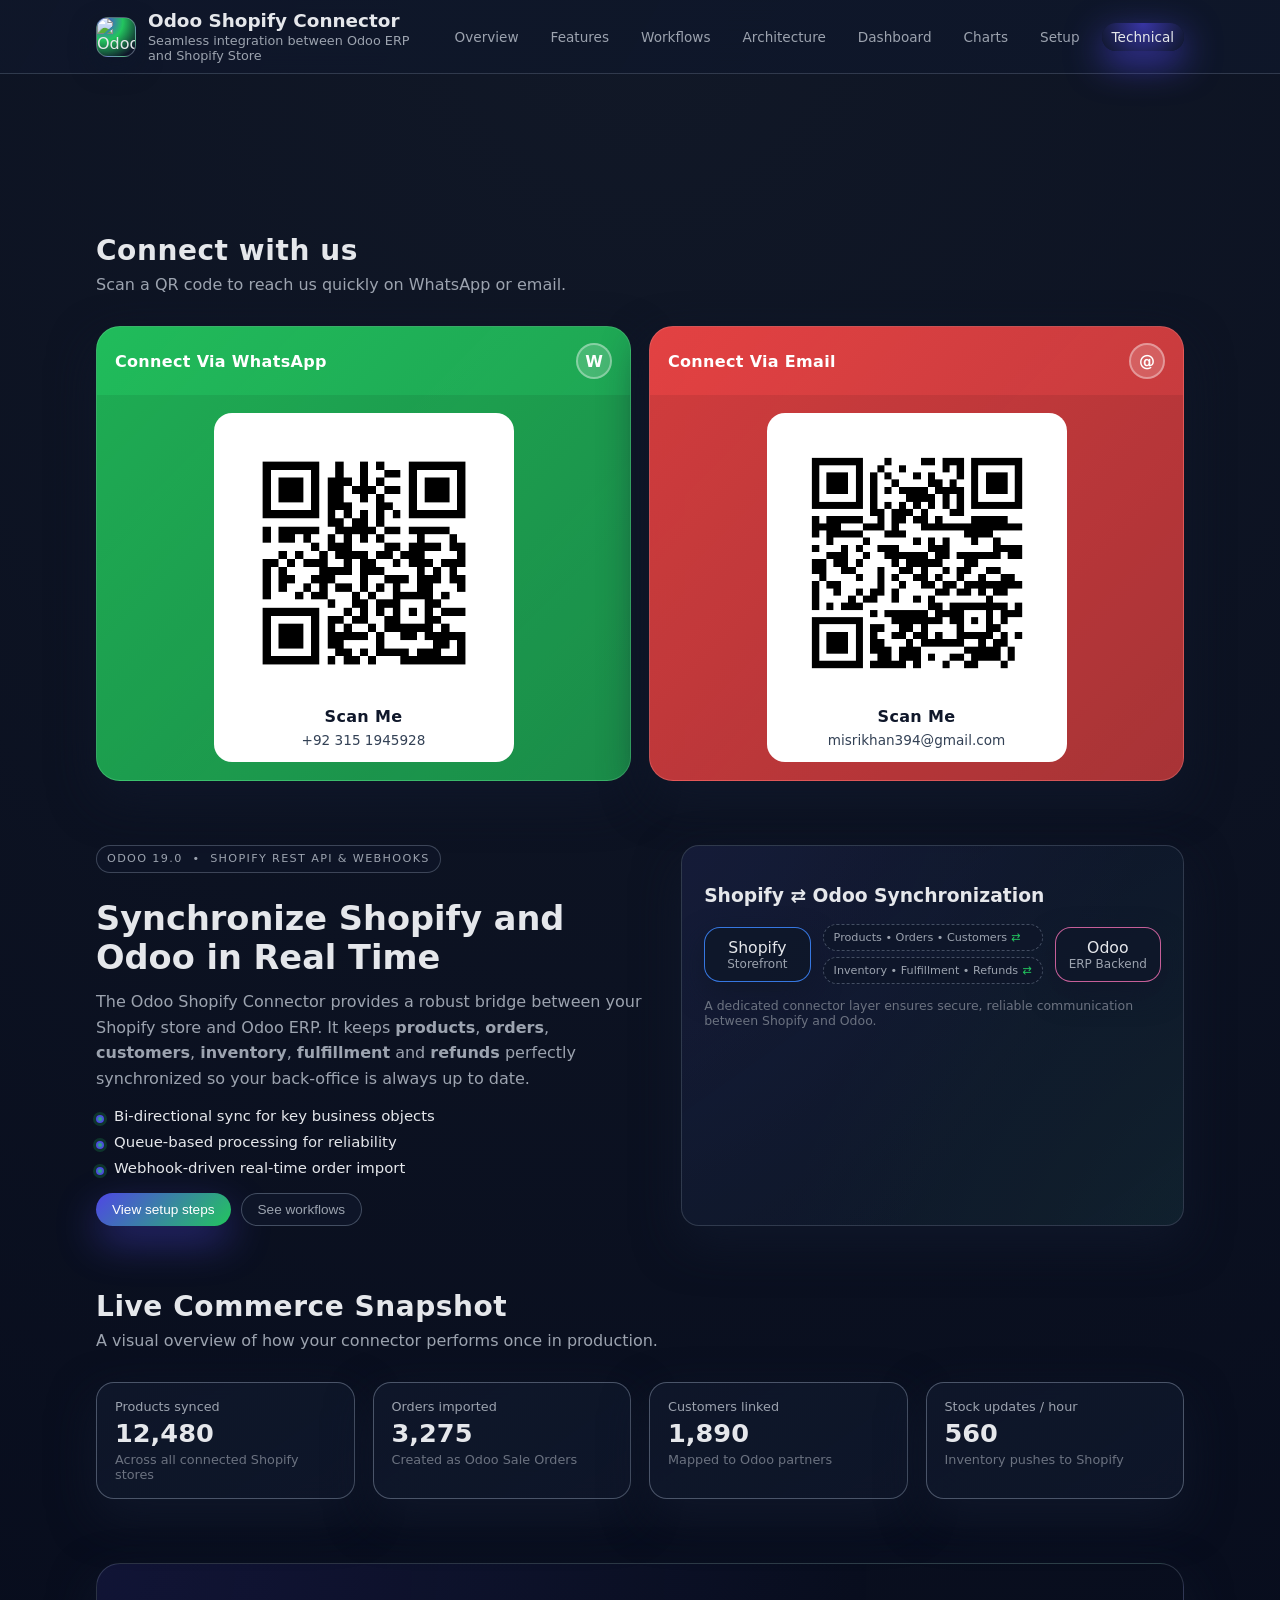
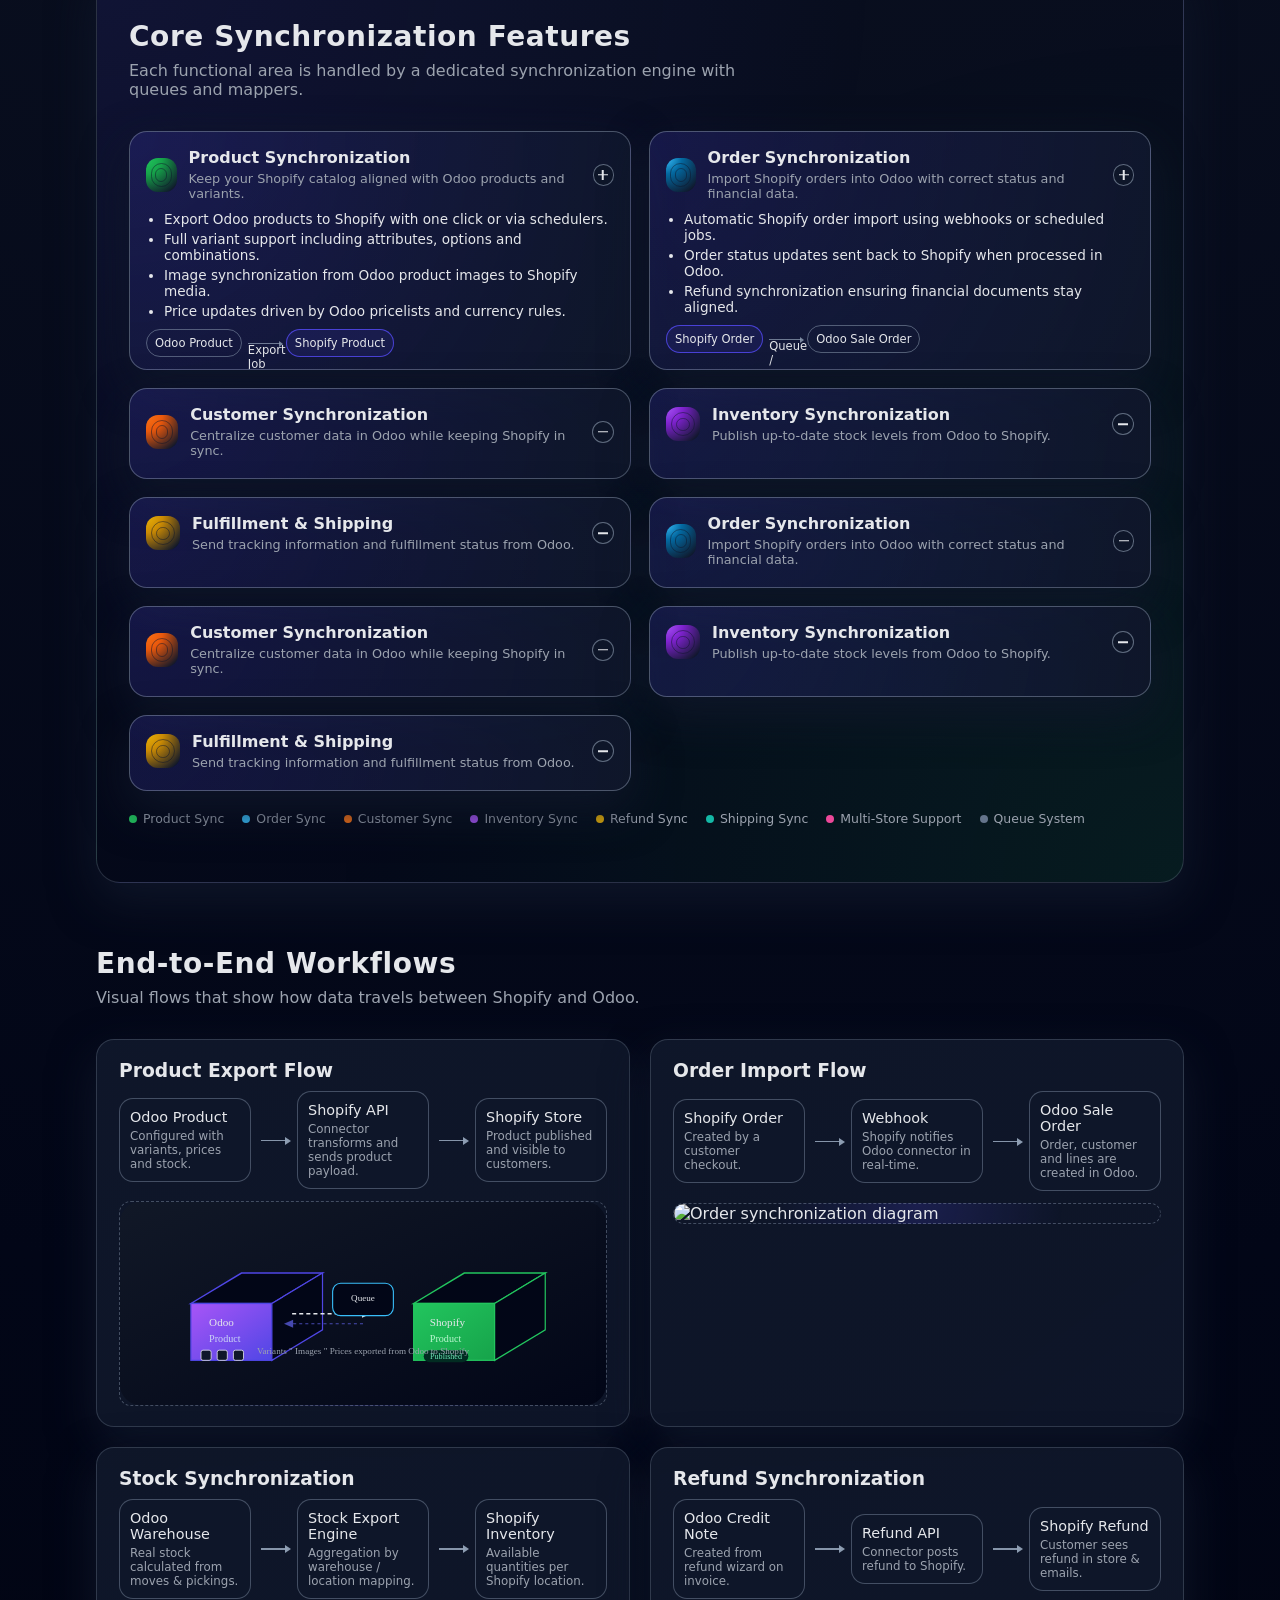
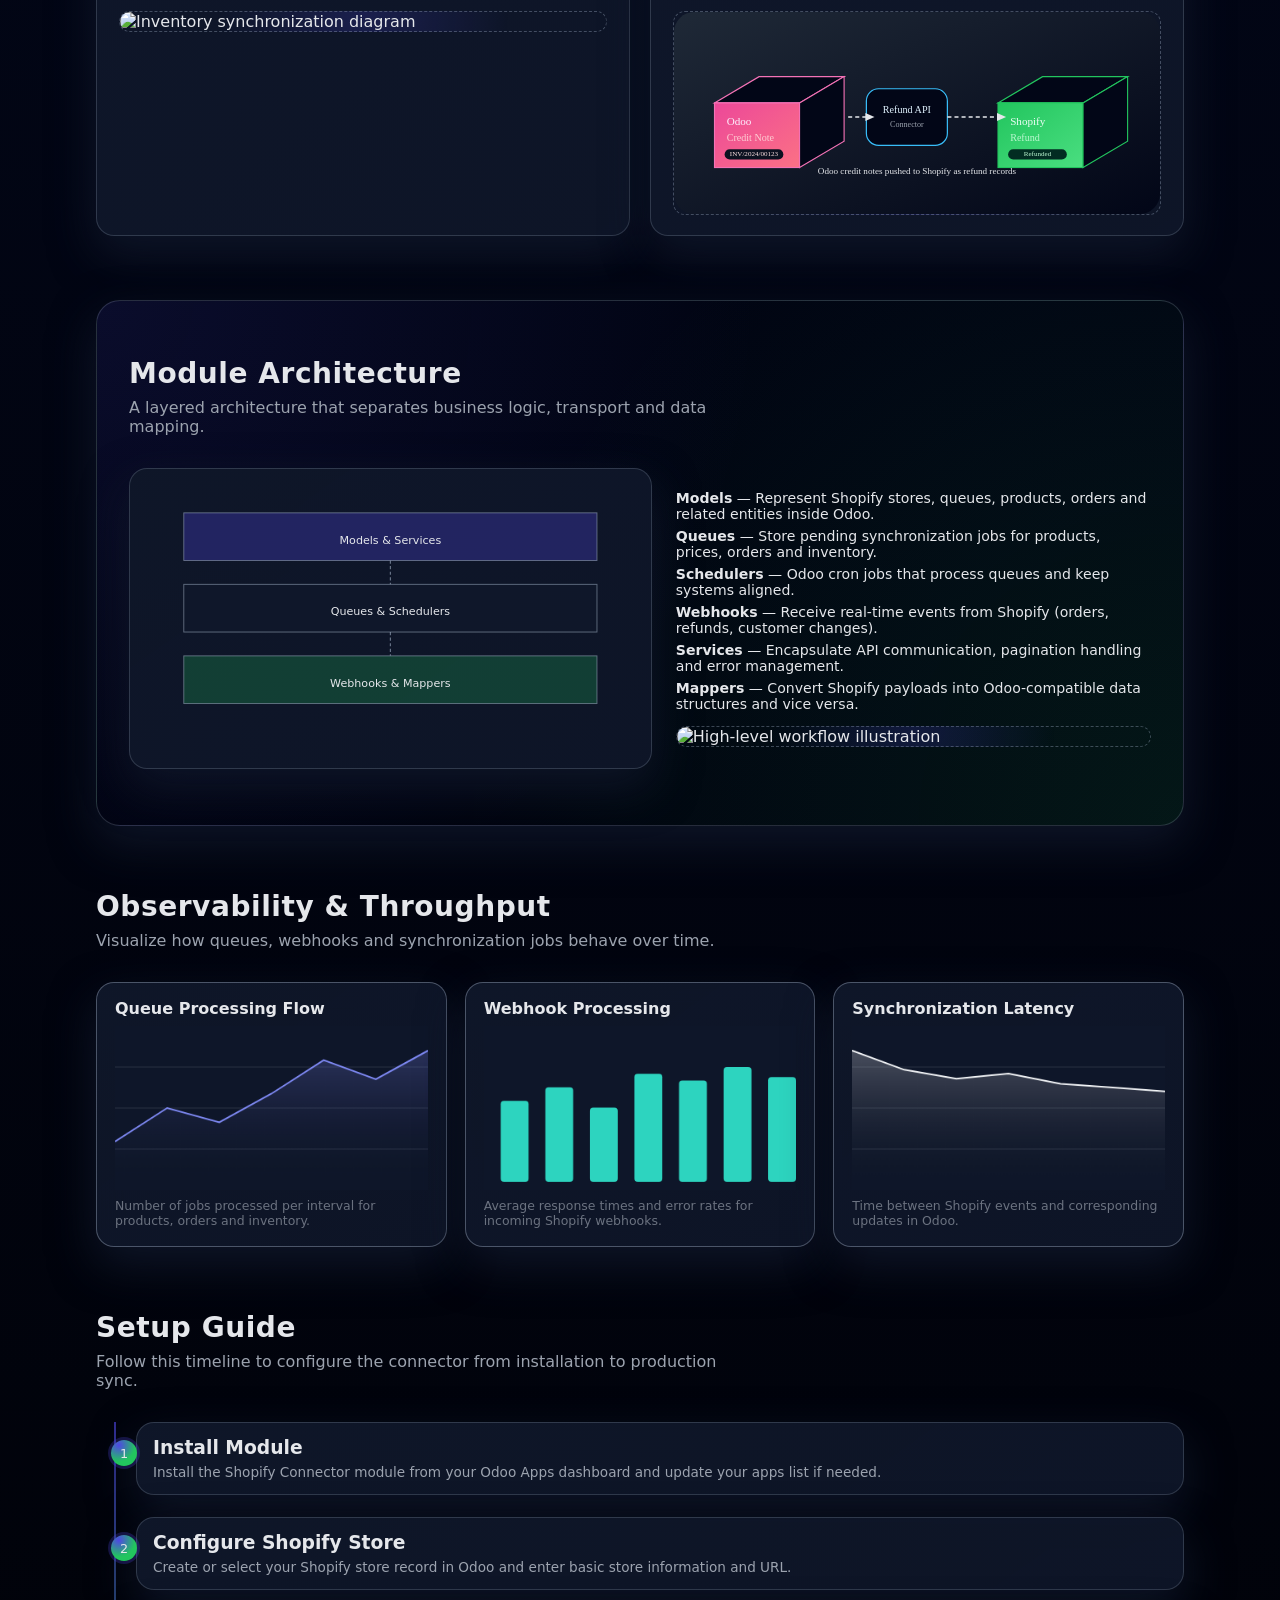
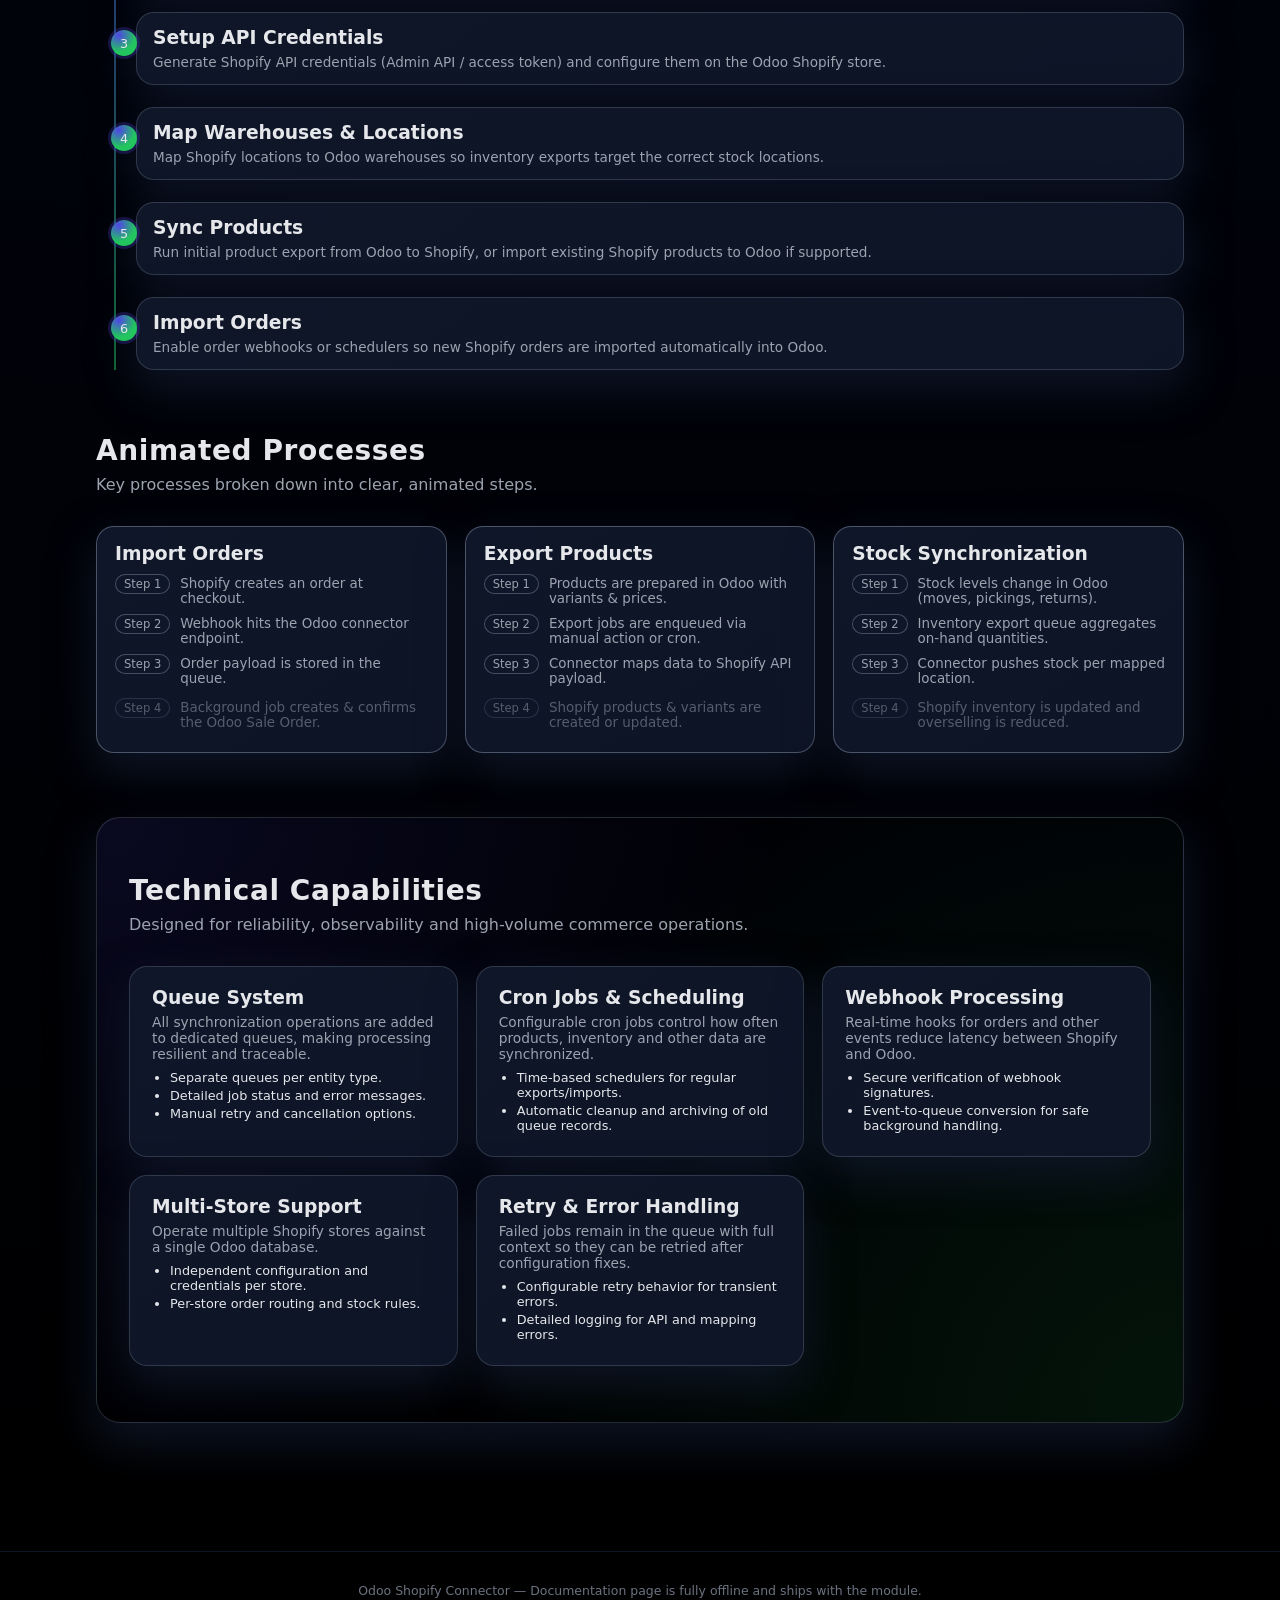
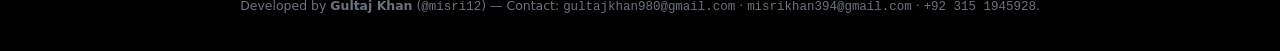
==== commit 83d0c2f0: "Add files via upload" ====
--- a/custom_odoo_shopify_connector/static/description/index.html
+++ b/custom_odoo_shopify_connector/static/description/index.html
@@ -30,6 +30,44 @@
     </header>
 
     <main>
+        <!-- CONTACT / QR CODES -->
+        <section id="contact" class="section contact-section">
+            <div class="section-header">
+                <h2>Connect with us</h2>
+                <p>Scan a QR code to reach us quickly on WhatsApp or email.</p>
+            </div>
+
+            <div class="contact-grid">
+                <div class="qr-card qr-whatsapp">
+                    <div class="qr-card-header">
+                        <div class="qr-card-title">Connect Via WhatsApp</div>
+                        <div class="qr-card-icon">W</div>
+                    </div>
+                    <div class="qr-card-body">
+                        <div class="qr-box">
+                            <img src="images/qr_whatsapp.png" alt="WhatsApp QR code" />
+                            <div class="scan-me">Scan Me</div>
+                            <div class="contact-value">+92 315 1945928</div>
+                        </div>
+                    </div>
+                </div>
+
+                <div class="qr-card qr-email">
+                    <div class="qr-card-header">
+                        <div class="qr-card-title">Connect Via Email</div>
+                        <div class="qr-card-icon">@</div>
+                    </div>
+                    <div class="qr-card-body">
+                        <div class="qr-box">
+                            <img src="images/qr_email.png" alt="Email QR code" />
+                            <div class="scan-me">Scan Me</div>
+                            <div class="contact-value">misrikhan394@gmail.com</div>
+                        </div>
+                    </div>
+                </div>
+            </div>
+        </section>
+
         <!-- HERO / OVERVIEW -->
         <section id="overview" class="section hero">
             <div class="hero-grid">
@@ -665,43 +703,6 @@
             </div>
         </section>
 
-        <!-- CONTACT / QR CODES -->
-        <section id="contact" class="section contact-section">
-            <div class="section-header">
-                <h2>Connect with us</h2>
-                <p>Scan a QR code to reach us quickly on WhatsApp or email.</p>
-            </div>
-
-            <div class="contact-grid">
-                <div class="qr-card qr-whatsapp">
-                    <div class="qr-card-header">
-                        <div class="qr-card-title">Connect Via WhatsApp</div>
-                        <div class="qr-card-icon">W</div>
-                    </div>
-                    <div class="qr-card-body">
-                        <div class="qr-box">
-                            <img src="images/qr_whatsapp.png" alt="WhatsApp QR code" />
-                            <div class="scan-me">Scan Me</div>
-                            <div class="contact-value">+92 315 1945928</div>
-                        </div>
-                    </div>
-                </div>
-
-                <div class="qr-card qr-email">
-                    <div class="qr-card-header">
-                        <div class="qr-card-title">Connect Via Email</div>
-                        <div class="qr-card-icon">@</div>
-                    </div>
-                    <div class="qr-card-body">
-                        <div class="qr-box">
-                            <img src="images/qr_email.png" alt="Email QR code" />
-                            <div class="scan-me">Scan Me</div>
-                            <div class="contact-value">misrikhan394@gmail.com</div>
-                        </div>
-                    </div>
-                </div>
-            </div>
-        </section>
     </main>
 
     <footer class="doc-footer">
